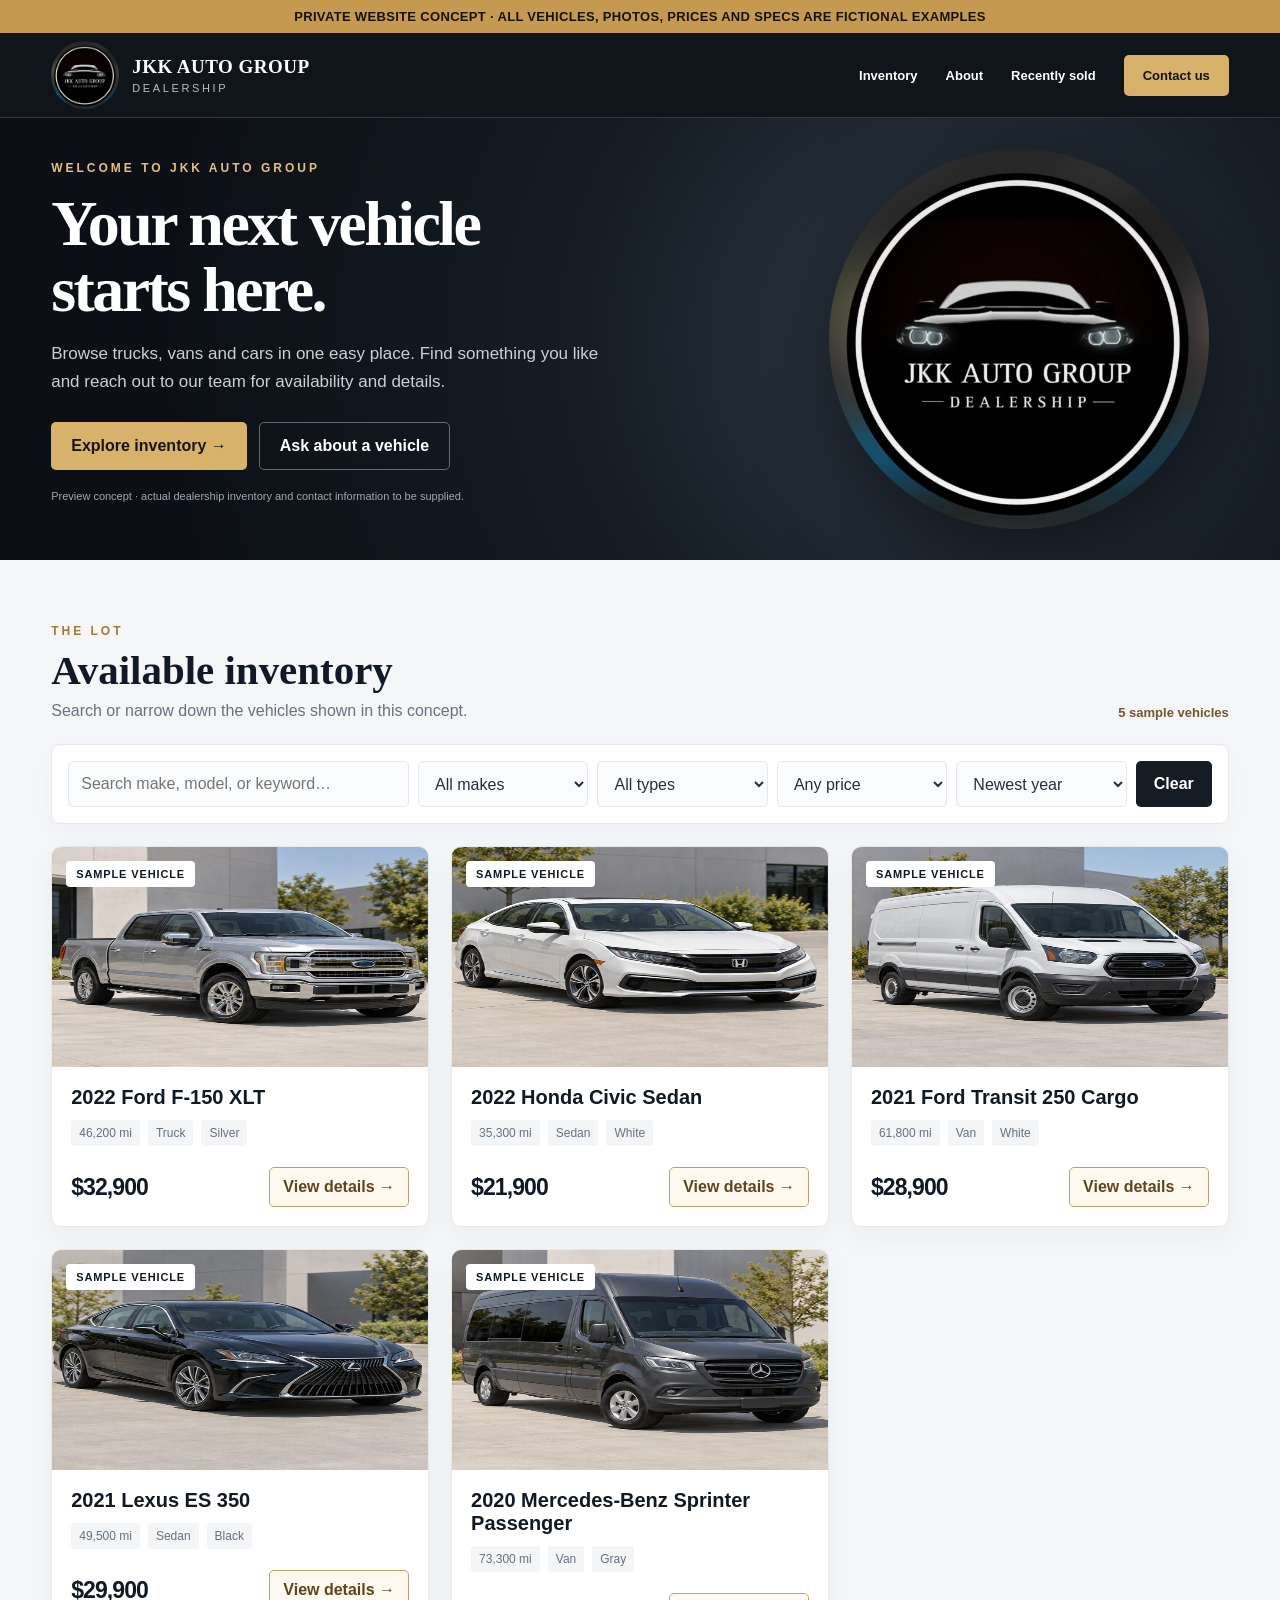
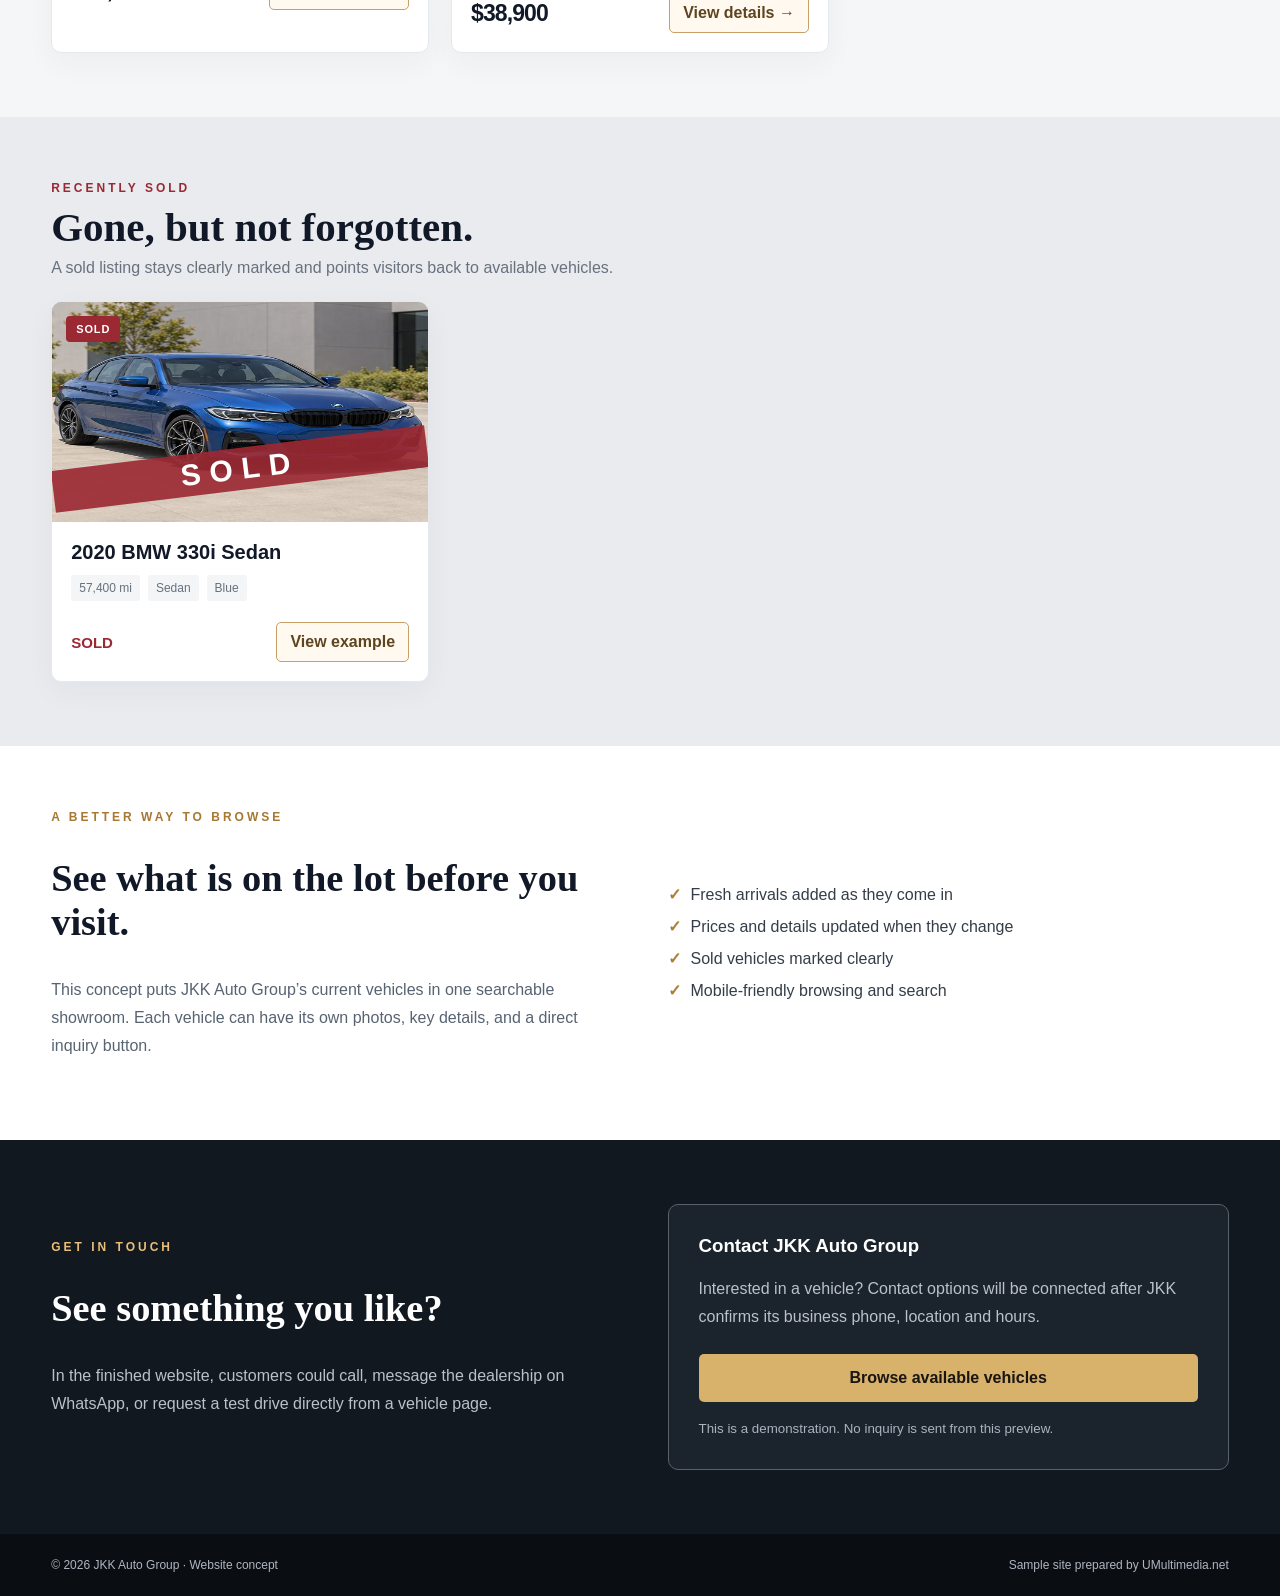
==== jkk-motors/index.html @ 4127cffe "Add JKK Auto Group inventory website concept" ====
<!doctype html>
<html lang="en">
<head>
  <meta charset="utf-8">
  <meta name="viewport" content="width=device-width,initial-scale=1">
  <meta name="robots" content="noindex,nofollow">
  <title>JKK Auto Group | Inventory Preview</title>
  <meta name="description" content="A private concept preview for JKK Auto Group's vehicle inventory website.">
  <style>
    :root{--ink:#111827;--muted:#68717e;--line:#e5e8ed;--gold:#d8b16b;--dark:#0d1118;--paper:#f5f6f8}
    *{box-sizing:border-box}html{scroll-behavior:smooth}body{margin:0;color:var(--ink);font-family:Inter,Arial,sans-serif;background:var(--paper)}button,input,select{font:inherit}button{cursor:pointer}a{color:inherit;text-decoration:none}.wrap{width:min(1200px,92vw);margin:auto}
    .demo{background:#c59a50;color:#17110a;text-align:center;padding:9px 14px;font-size:13px;font-weight:800;letter-spacing:.025em}.header{background:#10141b;color:#fff;border-bottom:1px solid #343941}.nav{min-height:84px;display:flex;align-items:center;justify-content:space-between;gap:24px}.identity{display:flex;align-items:center;gap:13px}.identity img{width:68px;height:68px;border-radius:50%;object-fit:cover}.identity strong{display:block;font:700 19px Georgia,serif;letter-spacing:.025em}.identity small{display:block;color:#b6bec7;font-size:11px;letter-spacing:.24em;margin-top:4px}.navlinks{display:flex;align-items:center;gap:28px;font-weight:700;font-size:13px}.navlinks a:hover{color:var(--gold)}.pill{background:var(--gold);color:#131313;padding:13px 19px;border-radius:5px;font-weight:800}.hero{background:radial-gradient(circle at 74% 50%,#303b49 0,#151c25 38%,#0c1016 80%);color:#fff;overflow:hidden}.heroInner{min-height:442px;display:grid;grid-template-columns:1fr 420px;align-items:center;gap:50px}.eyebrow{color:#e8bf77;font-size:12px;letter-spacing:.25em;font-weight:800}.hero h1{font:700 clamp(42px,5vw,72px)/1.03 Georgia,serif;letter-spacing:-.04em;margin:16px 0}.hero p{font-size:17px;line-height:1.65;color:#cad0d6;max-width:550px}.heroActions{display:flex;flex-wrap:wrap;gap:12px;margin-top:26px}.button{display:inline-flex;justify-content:center;align-items:center;min-height:48px;padding:12px 20px;background:var(--gold);color:#181512;border:0;border-radius:5px;font-weight:800}.button.ghost{background:transparent;color:#fff;border:1px solid #626a76}.heroMark{width:min(100%,380px);aspect-ratio:1;object-fit:cover;border-radius:50%;box-shadow:0 20px 80px #0008;justify-self:center}.heroNote{font-size:11px!important;color:#9ea8b4!important;margin-top:17px!important}.section{padding:64px 0}.sectionHead{display:flex;justify-content:space-between;align-items:end;gap:24px;margin-bottom:24px}.sectionHead h2{font:700 clamp(30px,3.2vw,42px) Georgia,serif;margin:8px 0}.sectionHead p{margin:0;color:var(--muted)}.count{font-weight:800;color:#72552b;font-size:13px}.filters{display:grid;grid-template-columns:2fr repeat(4,1fr) auto;gap:9px;padding:16px;background:#fff;border:1px solid var(--line);border-radius:10px;margin-bottom:22px;box-shadow:0 8px 25px #17243808}.filters input,.filters select{width:100%;min-width:0;height:46px;border:1px solid var(--line);background:#fafbfc;border-radius:5px;padding:0 12px;color:#262e39}.filters button{border:0;border-radius:5px;background:#151c25;color:#fff;padding:0 18px;font-weight:800}.grid{display:grid;grid-template-columns:repeat(3,1fr);gap:22px}.card{background:#fff;border:1px solid var(--line);border-radius:10px;overflow:hidden;box-shadow:0 10px 30px #1624370b}.photo{height:220px;background-image:url('assets/sample-vehicles.jpg');background-size:300% 200%;position:relative}.photo[data-photo="0"]{background-position:0 0}.photo[data-photo="1"]{background-position:50% 0}.photo[data-photo="2"]{background-position:100% 0}.photo[data-photo="3"]{background-position:0 100%}.photo[data-photo="4"]{background-position:50% 100%}.photo[data-photo="5"]{background-position:100% 100%}.tag{position:absolute;top:14px;left:14px;background:#fff;padding:7px 10px;border-radius:4px;font-size:11px;font-weight:900;letter-spacing:.08em}.tag.sold{background:#9b2933;color:#fff}.cardBody{padding:19px}.card h3{font-size:20px;margin:0 0 11px}.specs{display:flex;gap:8px;flex-wrap:wrap;color:#66717d;font-size:12px}.specs span{background:#f3f5f7;border-radius:3px;padding:6px 8px}.cardFoot{display:flex;align-items:center;justify-content:space-between;gap:9px;margin-top:21px}.price{font-size:23px;font-weight:850;letter-spacing:-.04em}.price.sold{font-size:15px;color:#9b2933;letter-spacing:0}.cardFoot button{border:1px solid #c7a069;background:#fff9f0;color:#5e451f;border-radius:5px;padding:10px 13px;font-weight:800}.empty{text-align:center;padding:40px;color:var(--muted);background:#fff;border-radius:8px}.soldSection{background:#e9ebef}.soldSection .grid{grid-template-columns:repeat(3,1fr)}.soldSection .photo:after{content:'SOLD';position:absolute;inset:auto 0 32px;background:#9b2933e8;color:#fff;text-align:center;font-size:30px;font-weight:900;letter-spacing:.3em;transform:rotate(-7deg);padding:4px}.split{display:grid;grid-template-columns:1fr 1fr;gap:55px;align-items:center}.about{background:#fff}.about h2,.contact h2{font:700 clamp(29px,3vw,42px) Georgia,serif}.about p,.contact p{color:#586372;line-height:1.75}.check{padding:0;list-style:none;line-height:2;color:#343d48}.check li:before{content:'✓';color:#ae7d35;margin-right:10px;font-weight:900}.contact{background:#121820;color:#fff}.contact p{color:#b9c1ca}.contactPanel{border:1px solid #59616b;border-radius:10px;padding:30px;background:#1b232d}.contactPanel h3{margin-top:0}.contactPanel .button{width:100%;margin:7px 0}.contactPanel small{display:block;color:#aab3bf;line-height:1.5;margin-top:10px}.footer{background:#0a0e13;color:#aeb6c0;padding:24px 0;font-size:12px}.footer .wrap{display:flex;justify-content:space-between;gap:15px}dialog{border:0;border-radius:12px;width:min(580px,94vw);padding:0;box-shadow:0 20px 100px #0008}dialog::backdrop{background:#0b1019bf}.modalPhoto{height:280px}.modalContent{padding:24px}.modalContent h2{font:700 29px Georgia,serif;margin:8px 0}.close{float:right;border:0;background:#eef0f3;border-radius:100%;width:33px;height:33px;font-size:20px}.modalContent p{line-height:1.6;color:#59616a}.modalContent .specs{margin:16px 0}.modalContent .button{margin-top:16px}.notice{font-size:12px;color:#78818c;margin-top:15px}.sr{position:absolute;clip:rect(0,0,0,0);width:1px;height:1px;overflow:hidden}
    @media(max-width:900px){.heroInner{grid-template-columns:1fr 270px;gap:20px}.filters{grid-template-columns:repeat(3,1fr)}.filters input{grid-column:span 2}.grid{grid-template-columns:repeat(2,1fr)}}@media(max-width:650px){.nav{min-height:73px}.identity img{width:52px;height:52px}.identity strong{font-size:15px}.navlinks a:not(.pill){display:none}.navlinks .pill{padding:10px}.heroInner{grid-template-columns:1fr;min-height:0;padding:60px 0 45px}.heroMark{display:none}.filters{grid-template-columns:1fr 1fr}.filters input{grid-column:span 2}.filters button{min-height:44px}.grid,.soldSection .grid,.split{grid-template-columns:1fr}.section{padding:48px 0}.sectionHead{display:block}.photo{height:230px}.footer .wrap{display:block}.footer span{display:block;margin:5px 0}}
  </style>
</head>
<body>
  <div class="demo">PRIVATE WEBSITE CONCEPT · ALL VEHICLES, PHOTOS, PRICES AND SPECS ARE FICTIONAL EXAMPLES</div>
  <header class="header"><div class="wrap nav"><a class="identity" href="#top"><img src="assets/jkk-logo.jpeg" alt="JKK Auto Group logo"><span><strong>JKK AUTO GROUP</strong><small>DEALERSHIP</small></span></a><nav class="navlinks" aria-label="Main navigation"><a href="#inventory">Inventory</a><a href="#about">About</a><a href="#sold">Recently sold</a><a class="pill" href="#contact">Contact us</a></nav></div></header>
  <main id="top">
    <section class="hero"><div class="wrap heroInner"><div><div class="eyebrow">WELCOME TO JKK AUTO GROUP</div><h1>Your next vehicle<br>starts here.</h1><p>Browse trucks, vans and cars in one easy place. Find something you like and reach out to our team for availability and details.</p><div class="heroActions"><a class="button" href="#inventory">Explore inventory →</a><a class="button ghost" href="#contact">Ask about a vehicle</a></div><p class="heroNote">Preview concept · actual dealership inventory and contact information to be supplied.</p></div><img class="heroMark" src="assets/jkk-logo.jpeg" alt="JKK Auto Group's existing circular dealership logo"></div></section>
    <section class="section" id="inventory"><div class="wrap"><div class="sectionHead"><div><div class="eyebrow" style="color:#a77733">THE LOT</div><h2>Available inventory</h2><p>Search or narrow down the vehicles shown in this concept.</p></div><div class="count" id="count"></div></div><div class="filters" role="search"><label class="sr" for="query">Search vehicles</label><input id="query" type="search" placeholder="Search make, model, or keyword…"><label class="sr" for="make">Make</label><select id="make"><option value="">All makes</option></select><label class="sr" for="type">Vehicle type</label><select id="type"><option value="">All types</option><option>Truck</option><option>Van</option><option>Sedan</option></select><label class="sr" for="maxPrice">Maximum price</label><select id="maxPrice"><option value="">Any price</option><option value="20000">Under $20,000</option><option value="30000">Under $30,000</option><option value="40000">Under $40,000</option></select><label class="sr" for="sort">Sort vehicles</label><select id="sort"><option value="newest">Newest year</option><option value="priceLow">Price: low to high</option><option value="priceHigh">Price: high to low</option></select><button id="clear" type="button">Clear</button></div><div class="grid" id="inventoryGrid"></div><div class="empty" id="empty" hidden>No vehicles match those filters. Try clearing your search.</div></div></section>
    <section class="section soldSection" id="sold"><div class="wrap"><div class="sectionHead"><div><div class="eyebrow" style="color:#9b2933">RECENTLY SOLD</div><h2>Gone, but not forgotten.</h2><p>A sold listing stays clearly marked and points visitors back to available vehicles.</p></div></div><div class="grid" id="soldGrid"></div></div></section>
    <section class="section about" id="about"><div class="wrap split"><div><div class="eyebrow" style="color:#a77733">A BETTER WAY TO BROWSE</div><h2>See what is on the lot before you visit.</h2><p>This concept puts JKK Auto Group’s current vehicles in one searchable showroom. Each vehicle can have its own photos, key details, and a direct inquiry button.</p></div><ul class="check"><li>Fresh arrivals added as they come in</li><li>Prices and details updated when they change</li><li>Sold vehicles marked clearly</li><li>Mobile-friendly browsing and search</li></ul></div></section>
    <section class="section contact" id="contact"><div class="wrap split"><div><div class="eyebrow">GET IN TOUCH</div><h2>See something you like?</h2><p>In the finished website, customers could call, message the dealership on WhatsApp, or request a test drive directly from a vehicle page.</p></div><div class="contactPanel"><h3>Contact JKK Auto Group</h3><p>Interested in a vehicle? Contact options will be connected after JKK confirms its business phone, location and hours.</p><a class="button" href="#inventory">Browse available vehicles</a><small>This is a demonstration. No inquiry is sent from this preview.</small></div></div></section>
  </main>
  <footer class="footer"><div class="wrap"><span>© 2026 JKK Auto Group · Website concept</span><span>Sample site prepared by <a href="https://umultimedia.net/">UMultimedia.net</a></span></div></footer>
  <dialog id="details"><div class="photo modalPhoto" id="modalPhoto"></div><div class="modalContent"><button class="close" id="close" aria-label="Close details">×</button><h2 id="modalTitle"></h2><div class="specs" id="modalSpecs"></div><strong class="price" id="modalPrice"></strong><p id="modalCopy"></p><a class="button" href="#inventory" id="modalAction">See available vehicles</a><div class="notice">Sample listing only. Confirm details with the dealership.</div></div></dialog>
  <script>
    const cars=[
      {id:1,year:2022,make:'Ford',model:'F-150 XLT',type:'Truck',price:32900,miles:46200,photo:0,color:'Silver',status:'available'},
      {id:2,year:2021,make:'Ford',model:'Transit 250 Cargo',type:'Van',price:28900,miles:61800,photo:1,color:'White',status:'available'},
      {id:3,year:2020,make:'Mercedes-Benz',model:'Sprinter Passenger',type:'Van',price:38900,miles:73300,photo:2,color:'Gray',status:'available'},
      {id:4,year:2022,make:'Honda',model:'Civic Sedan',type:'Sedan',price:21900,miles:35300,photo:3,color:'White',status:'available'},
      {id:5,year:2021,make:'Lexus',model:'ES 350',type:'Sedan',price:29900,miles:49500,photo:4,color:'Black',status:'available'},
      {id:6,year:2020,make:'BMW',model:'330i Sedan',type:'Sedan',price:26900,miles:57400,photo:5,color:'Blue',status:'sold'}
    ];
    const $=id=>document.getElementById(id), money=n=>'$'+n.toLocaleString('en-US'), miles=n=>n.toLocaleString('en-US')+' mi';
    const make=$('make');[...new Set(cars.map(c=>c.make))].sort().forEach(m=>make.add(new Option(m,m)));
    function card(c){return `<article class="card"><div class="photo" data-photo="${c.photo}" role="img" aria-label="Illustrative image of a ${c.color} ${c.make} ${c.model}"><span class="tag ${c.status==='sold'?'sold':''}">${c.status==='sold'?'SOLD':'SAMPLE VEHICLE'}</span></div><div class="cardBody"><h3>${c.year} ${c.make} ${c.model}</h3><div class="specs"><span>${miles(c.miles)}</span><span>${c.type}</span><span>${c.color}</span></div><div class="cardFoot"><strong class="price ${c.status==='sold'?'sold':''}">${c.status==='sold'?'SOLD':money(c.price)}</strong><button type="button" data-id="${c.id}">${c.status==='sold'?'View example':'View details →'}</button></div></div></article>`}
    function render(){const q=$('query').value.trim().toLowerCase(),m=make.value,t=$('type').value,p=Number($('maxPrice').value),sort=$('sort').value;let visible=cars.filter(c=>c.status==='available'&&(!q||`${c.year} ${c.make} ${c.model} ${c.type} ${c.color}`.toLowerCase().includes(q))&&(!m||c.make===m)&&(!t||c.type===t)&&(!p||c.price<=p));visible.sort((a,b)=>sort==='priceLow'?a.price-b.price:sort==='priceHigh'?b.price-a.price:b.year-a.year);$('inventoryGrid').innerHTML=visible.map(card).join('');$('count').textContent=visible.length+' sample vehicle'+(visible.length===1?'':'s');$('empty').hidden=!!visible.length}
    ['query','make','type','maxPrice','sort'].forEach(id=>$(id).addEventListener(id==='query'?'input':'change',render));$('clear').addEventListener('click',()=>{['query','make','type','maxPrice'].forEach(id=>$(id).value='');$('sort').value='newest';render()});
    $('soldGrid').innerHTML=cars.filter(c=>c.status==='sold').map(card).join('');render();
    document.addEventListener('click',e=>{const b=e.target.closest('button[data-id]');if(!b)return;const c=cars.find(x=>x.id===Number(b.dataset.id));$('modalPhoto').dataset.photo=c.photo;$('modalTitle').textContent=`${c.year} ${c.make} ${c.model}`;$('modalSpecs').innerHTML=`<span>${miles(c.miles)}</span><span>${c.type}</span><span>${c.color}</span>`;$('modalPrice').textContent=c.status==='sold'?'SOLD':money(c.price);$('modalCopy').textContent=c.status==='sold'?'This example vehicle has sold. Browse the available selection or ask the dealership to find a similar one.':'This is a fictional sample listing. A live listing would show actual photos, verified specifications, price, and a direct way to contact the dealership.';$('details').showModal()});$('close').addEventListener('click',()=>$('details').close());$('details').addEventListener('click',e=>{if(e.target===$('details'))$('details').close()});$('modalAction').addEventListener('click',()=>$('details').close());
  </script>
</body>
</html>
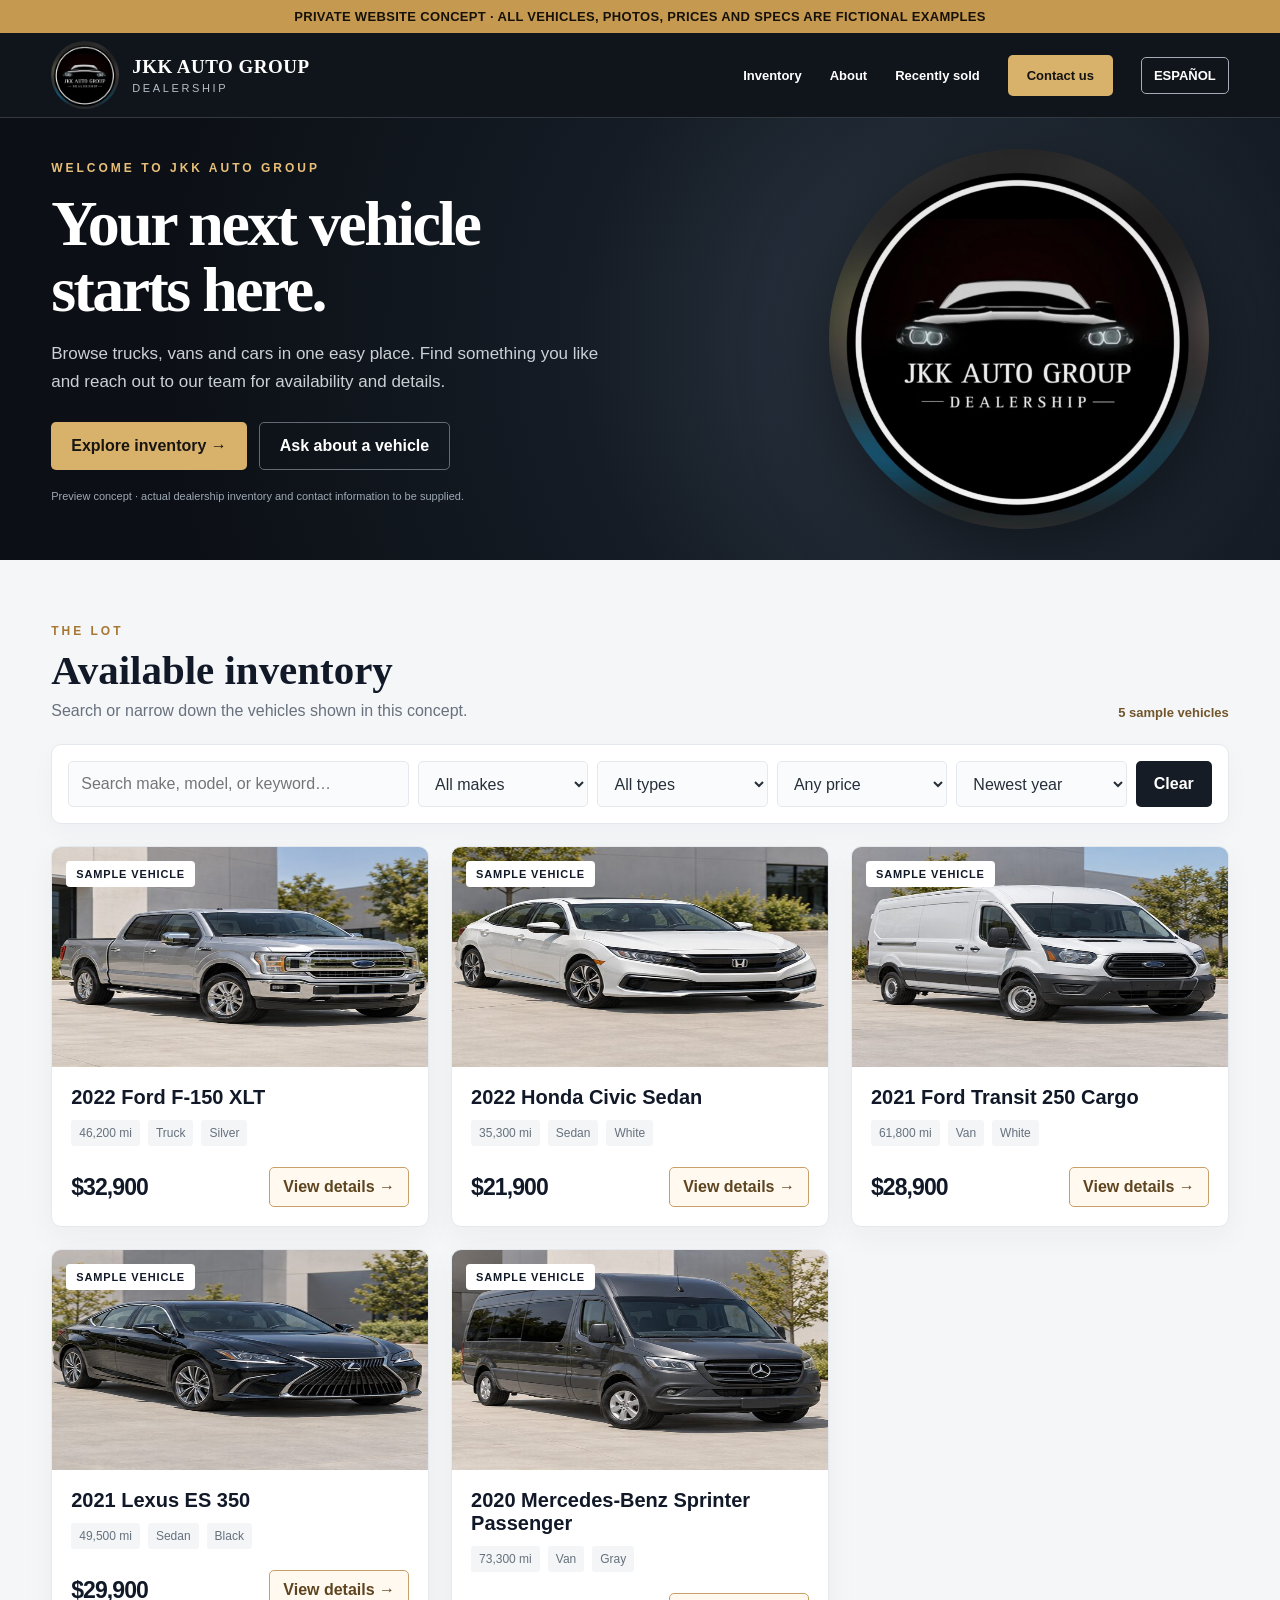
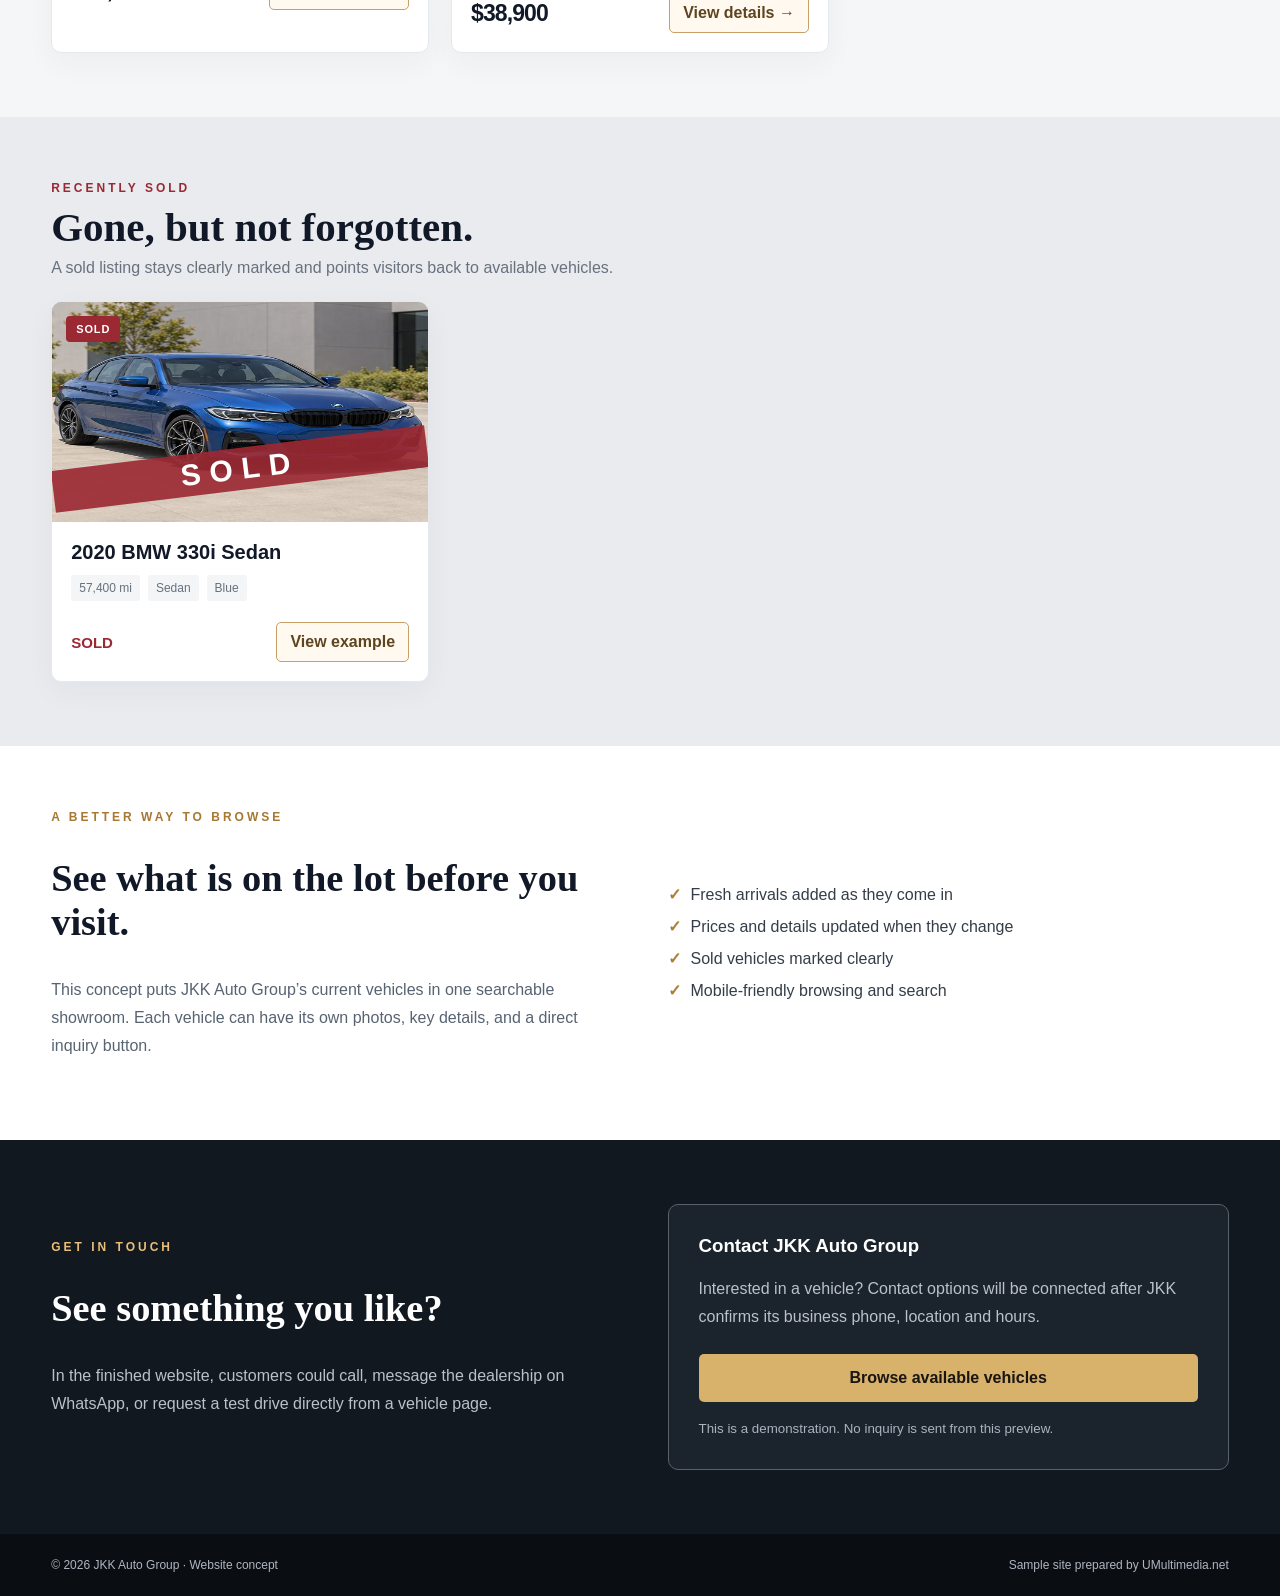
==== commit 9c20627b: "Add Spanish language toggle to JKK Auto Group demo" ====
--- a/jkk-motors/index.html
+++ b/jkk-motors/index.html
@@ -9,22 +9,22 @@
   <style>
     :root{--ink:#111827;--muted:#68717e;--line:#e5e8ed;--gold:#d8b16b;--dark:#0d1118;--paper:#f5f6f8}
     *{box-sizing:border-box}html{scroll-behavior:smooth}body{margin:0;color:var(--ink);font-family:Inter,Arial,sans-serif;background:var(--paper)}button,input,select{font:inherit}button{cursor:pointer}a{color:inherit;text-decoration:none}.wrap{width:min(1200px,92vw);margin:auto}
-    .demo{background:#c59a50;color:#17110a;text-align:center;padding:9px 14px;font-size:13px;font-weight:800;letter-spacing:.025em}.header{background:#10141b;color:#fff;border-bottom:1px solid #343941}.nav{min-height:84px;display:flex;align-items:center;justify-content:space-between;gap:24px}.identity{display:flex;align-items:center;gap:13px}.identity img{width:68px;height:68px;border-radius:50%;object-fit:cover}.identity strong{display:block;font:700 19px Georgia,serif;letter-spacing:.025em}.identity small{display:block;color:#b6bec7;font-size:11px;letter-spacing:.24em;margin-top:4px}.navlinks{display:flex;align-items:center;gap:28px;font-weight:700;font-size:13px}.navlinks a:hover{color:var(--gold)}.pill{background:var(--gold);color:#131313;padding:13px 19px;border-radius:5px;font-weight:800}.hero{background:radial-gradient(circle at 74% 50%,#303b49 0,#151c25 38%,#0c1016 80%);color:#fff;overflow:hidden}.heroInner{min-height:442px;display:grid;grid-template-columns:1fr 420px;align-items:center;gap:50px}.eyebrow{color:#e8bf77;font-size:12px;letter-spacing:.25em;font-weight:800}.hero h1{font:700 clamp(42px,5vw,72px)/1.03 Georgia,serif;letter-spacing:-.04em;margin:16px 0}.hero p{font-size:17px;line-height:1.65;color:#cad0d6;max-width:550px}.heroActions{display:flex;flex-wrap:wrap;gap:12px;margin-top:26px}.button{display:inline-flex;justify-content:center;align-items:center;min-height:48px;padding:12px 20px;background:var(--gold);color:#181512;border:0;border-radius:5px;font-weight:800}.button.ghost{background:transparent;color:#fff;border:1px solid #626a76}.heroMark{width:min(100%,380px);aspect-ratio:1;object-fit:cover;border-radius:50%;box-shadow:0 20px 80px #0008;justify-self:center}.heroNote{font-size:11px!important;color:#9ea8b4!important;margin-top:17px!important}.section{padding:64px 0}.sectionHead{display:flex;justify-content:space-between;align-items:end;gap:24px;margin-bottom:24px}.sectionHead h2{font:700 clamp(30px,3.2vw,42px) Georgia,serif;margin:8px 0}.sectionHead p{margin:0;color:var(--muted)}.count{font-weight:800;color:#72552b;font-size:13px}.filters{display:grid;grid-template-columns:2fr repeat(4,1fr) auto;gap:9px;padding:16px;background:#fff;border:1px solid var(--line);border-radius:10px;margin-bottom:22px;box-shadow:0 8px 25px #17243808}.filters input,.filters select{width:100%;min-width:0;height:46px;border:1px solid var(--line);background:#fafbfc;border-radius:5px;padding:0 12px;color:#262e39}.filters button{border:0;border-radius:5px;background:#151c25;color:#fff;padding:0 18px;font-weight:800}.grid{display:grid;grid-template-columns:repeat(3,1fr);gap:22px}.card{background:#fff;border:1px solid var(--line);border-radius:10px;overflow:hidden;box-shadow:0 10px 30px #1624370b}.photo{height:220px;background-image:url('assets/sample-vehicles.jpg');background-size:300% 200%;position:relative}.photo[data-photo="0"]{background-position:0 0}.photo[data-photo="1"]{background-position:50% 0}.photo[data-photo="2"]{background-position:100% 0}.photo[data-photo="3"]{background-position:0 100%}.photo[data-photo="4"]{background-position:50% 100%}.photo[data-photo="5"]{background-position:100% 100%}.tag{position:absolute;top:14px;left:14px;background:#fff;padding:7px 10px;border-radius:4px;font-size:11px;font-weight:900;letter-spacing:.08em}.tag.sold{background:#9b2933;color:#fff}.cardBody{padding:19px}.card h3{font-size:20px;margin:0 0 11px}.specs{display:flex;gap:8px;flex-wrap:wrap;color:#66717d;font-size:12px}.specs span{background:#f3f5f7;border-radius:3px;padding:6px 8px}.cardFoot{display:flex;align-items:center;justify-content:space-between;gap:9px;margin-top:21px}.price{font-size:23px;font-weight:850;letter-spacing:-.04em}.price.sold{font-size:15px;color:#9b2933;letter-spacing:0}.cardFoot button{border:1px solid #c7a069;background:#fff9f0;color:#5e451f;border-radius:5px;padding:10px 13px;font-weight:800}.empty{text-align:center;padding:40px;color:var(--muted);background:#fff;border-radius:8px}.soldSection{background:#e9ebef}.soldSection .grid{grid-template-columns:repeat(3,1fr)}.soldSection .photo:after{content:'SOLD';position:absolute;inset:auto 0 32px;background:#9b2933e8;color:#fff;text-align:center;font-size:30px;font-weight:900;letter-spacing:.3em;transform:rotate(-7deg);padding:4px}.split{display:grid;grid-template-columns:1fr 1fr;gap:55px;align-items:center}.about{background:#fff}.about h2,.contact h2{font:700 clamp(29px,3vw,42px) Georgia,serif}.about p,.contact p{color:#586372;line-height:1.75}.check{padding:0;list-style:none;line-height:2;color:#343d48}.check li:before{content:'✓';color:#ae7d35;margin-right:10px;font-weight:900}.contact{background:#121820;color:#fff}.contact p{color:#b9c1ca}.contactPanel{border:1px solid #59616b;border-radius:10px;padding:30px;background:#1b232d}.contactPanel h3{margin-top:0}.contactPanel .button{width:100%;margin:7px 0}.contactPanel small{display:block;color:#aab3bf;line-height:1.5;margin-top:10px}.footer{background:#0a0e13;color:#aeb6c0;padding:24px 0;font-size:12px}.footer .wrap{display:flex;justify-content:space-between;gap:15px}dialog{border:0;border-radius:12px;width:min(580px,94vw);padding:0;box-shadow:0 20px 100px #0008}dialog::backdrop{background:#0b1019bf}.modalPhoto{height:280px}.modalContent{padding:24px}.modalContent h2{font:700 29px Georgia,serif;margin:8px 0}.close{float:right;border:0;background:#eef0f3;border-radius:100%;width:33px;height:33px;font-size:20px}.modalContent p{line-height:1.6;color:#59616a}.modalContent .specs{margin:16px 0}.modalContent .button{margin-top:16px}.notice{font-size:12px;color:#78818c;margin-top:15px}.sr{position:absolute;clip:rect(0,0,0,0);width:1px;height:1px;overflow:hidden}
-    @media(max-width:900px){.heroInner{grid-template-columns:1fr 270px;gap:20px}.filters{grid-template-columns:repeat(3,1fr)}.filters input{grid-column:span 2}.grid{grid-template-columns:repeat(2,1fr)}}@media(max-width:650px){.nav{min-height:73px}.identity img{width:52px;height:52px}.identity strong{font-size:15px}.navlinks a:not(.pill){display:none}.navlinks .pill{padding:10px}.heroInner{grid-template-columns:1fr;min-height:0;padding:60px 0 45px}.heroMark{display:none}.filters{grid-template-columns:1fr 1fr}.filters input{grid-column:span 2}.filters button{min-height:44px}.grid,.soldSection .grid,.split{grid-template-columns:1fr}.section{padding:48px 0}.sectionHead{display:block}.photo{height:230px}.footer .wrap{display:block}.footer span{display:block;margin:5px 0}}
+    .demo{background:#c59a50;color:#17110a;text-align:center;padding:9px 14px;font-size:13px;font-weight:800;letter-spacing:.025em}.header{background:#10141b;color:#fff;border-bottom:1px solid #343941}.nav{min-height:84px;display:flex;align-items:center;justify-content:space-between;gap:24px}.identity{display:flex;align-items:center;gap:13px}.identity img{width:68px;height:68px;border-radius:50%;object-fit:cover}.identity strong{display:block;font:700 19px Georgia,serif;letter-spacing:.025em}.identity small{display:block;color:#b6bec7;font-size:11px;letter-spacing:.24em;margin-top:4px}.navlinks{display:flex;align-items:center;gap:28px;font-weight:700;font-size:13px}.navlinks a:hover{color:var(--gold)}.langToggle{background:transparent;border:1px solid #a3acb8;color:#fff;padding:10px 12px;border-radius:5px;font-weight:800;white-space:nowrap}.langToggle:hover{border-color:var(--gold);color:var(--gold)}.pill{background:var(--gold);color:#131313;padding:13px 19px;border-radius:5px;font-weight:800}.hero{background:radial-gradient(circle at 74% 50%,#303b49 0,#151c25 38%,#0c1016 80%);color:#fff;overflow:hidden}.heroInner{min-height:442px;display:grid;grid-template-columns:1fr 420px;align-items:center;gap:50px}.eyebrow{color:#e8bf77;font-size:12px;letter-spacing:.25em;font-weight:800}.hero h1{font:700 clamp(42px,5vw,72px)/1.03 Georgia,serif;letter-spacing:-.04em;margin:16px 0}.hero p{font-size:17px;line-height:1.65;color:#cad0d6;max-width:550px}.heroActions{display:flex;flex-wrap:wrap;gap:12px;margin-top:26px}.button{display:inline-flex;justify-content:center;align-items:center;min-height:48px;padding:12px 20px;background:var(--gold);color:#181512;border:0;border-radius:5px;font-weight:800}.button.ghost{background:transparent;color:#fff;border:1px solid #626a76}.heroMark{width:min(100%,380px);aspect-ratio:1;object-fit:cover;border-radius:50%;box-shadow:0 20px 80px #0008;justify-self:center}.heroNote{font-size:11px!important;color:#9ea8b4!important;margin-top:17px!important}.section{padding:64px 0}.sectionHead{display:flex;justify-content:space-between;align-items:end;gap:24px;margin-bottom:24px}.sectionHead h2{font:700 clamp(30px,3.2vw,42px) Georgia,serif;margin:8px 0}.sectionHead p{margin:0;color:var(--muted)}.count{font-weight:800;color:#72552b;font-size:13px}.filters{display:grid;grid-template-columns:2fr repeat(4,1fr) auto;gap:9px;padding:16px;background:#fff;border:1px solid var(--line);border-radius:10px;margin-bottom:22px;box-shadow:0 8px 25px #17243808}.filters input,.filters select{width:100%;min-width:0;height:46px;border:1px solid var(--line);background:#fafbfc;border-radius:5px;padding:0 12px;color:#262e39}.filters button{border:0;border-radius:5px;background:#151c25;color:#fff;padding:0 18px;font-weight:800}.grid{display:grid;grid-template-columns:repeat(3,1fr);gap:22px}.card{background:#fff;border:1px solid var(--line);border-radius:10px;overflow:hidden;box-shadow:0 10px 30px #1624370b}.photo{height:220px;background-image:url('assets/sample-vehicles.jpg');background-size:300% 200%;position:relative}.photo[data-photo="0"]{background-position:0 0}.photo[data-photo="1"]{background-position:50% 0}.photo[data-photo="2"]{background-position:100% 0}.photo[data-photo="3"]{background-position:0 100%}.photo[data-photo="4"]{background-position:50% 100%}.photo[data-photo="5"]{background-position:100% 100%}.tag{position:absolute;top:14px;left:14px;background:#fff;padding:7px 10px;border-radius:4px;font-size:11px;font-weight:900;letter-spacing:.08em}.tag.sold{background:#9b2933;color:#fff}.cardBody{padding:19px}.card h3{font-size:20px;margin:0 0 11px}.specs{display:flex;gap:8px;flex-wrap:wrap;color:#66717d;font-size:12px}.specs span{background:#f3f5f7;border-radius:3px;padding:6px 8px}.cardFoot{display:flex;align-items:center;justify-content:space-between;gap:9px;margin-top:21px}.price{font-size:23px;font-weight:850;letter-spacing:-.04em}.price.sold{font-size:15px;color:#9b2933;letter-spacing:0}.cardFoot button{border:1px solid #c7a069;background:#fff9f0;color:#5e451f;border-radius:5px;padding:10px 13px;font-weight:800}.empty{text-align:center;padding:40px;color:var(--muted);background:#fff;border-radius:8px}.soldSection{background:#e9ebef}.soldSection .grid{grid-template-columns:repeat(3,1fr)}.soldSection .photo:after{content:attr(data-sold-label);position:absolute;inset:auto 0 32px;background:#9b2933e8;color:#fff;text-align:center;font-size:30px;font-weight:900;letter-spacing:.3em;transform:rotate(-7deg);padding:4px}.split{display:grid;grid-template-columns:1fr 1fr;gap:55px;align-items:center}.about{background:#fff}.about h2,.contact h2{font:700 clamp(29px,3vw,42px) Georgia,serif}.about p,.contact p{color:#586372;line-height:1.75}.check{padding:0;list-style:none;line-height:2;color:#343d48}.check li:before{content:'✓';color:#ae7d35;margin-right:10px;font-weight:900}.contact{background:#121820;color:#fff}.contact p{color:#b9c1ca}.contactPanel{border:1px solid #59616b;border-radius:10px;padding:30px;background:#1b232d}.contactPanel h3{margin-top:0}.contactPanel .button{width:100%;margin:7px 0}.contactPanel small{display:block;color:#aab3bf;line-height:1.5;margin-top:10px}.footer{background:#0a0e13;color:#aeb6c0;padding:24px 0;font-size:12px}.footer .wrap{display:flex;justify-content:space-between;gap:15px}dialog{border:0;border-radius:12px;width:min(580px,94vw);padding:0;box-shadow:0 20px 100px #0008}dialog::backdrop{background:#0b1019bf}.modalPhoto{height:280px}.modalContent{padding:24px}.modalContent h2{font:700 29px Georgia,serif;margin:8px 0}.close{float:right;border:0;background:#eef0f3;border-radius:100%;width:33px;height:33px;font-size:20px}.modalContent p{line-height:1.6;color:#59616a}.modalContent .specs{margin:16px 0}.modalContent .button{margin-top:16px}.notice{font-size:12px;color:#78818c;margin-top:15px}.sr{position:absolute;clip:rect(0,0,0,0);width:1px;height:1px;overflow:hidden}
+    @media(max-width:900px){.heroInner{grid-template-columns:1fr 270px;gap:20px}.filters{grid-template-columns:repeat(3,1fr)}.filters input{grid-column:span 2}.grid{grid-template-columns:repeat(2,1fr)}}@media(max-width:650px){.nav{min-height:73px}.identity img{width:52px;height:52px}.identity strong{font-size:15px}.navlinks a:not(.pill){display:none}.navlinks .pill{display:none}.langToggle{padding:9px 11px}.heroInner{grid-template-columns:1fr;min-height:0;padding:60px 0 45px}.heroMark{display:none}.filters{grid-template-columns:1fr 1fr}.filters input{grid-column:span 2}.filters button{min-height:44px}.grid,.soldSection .grid,.split{grid-template-columns:1fr}.section{padding:48px 0}.sectionHead{display:block}.photo{height:230px}.footer .wrap{display:block}.footer span{display:block;margin:5px 0}}
   </style>
 </head>
 <body>
-  <div class="demo">PRIVATE WEBSITE CONCEPT · ALL VEHICLES, PHOTOS, PRICES AND SPECS ARE FICTIONAL EXAMPLES</div>
-  <header class="header"><div class="wrap nav"><a class="identity" href="#top"><img src="assets/jkk-logo.jpeg" alt="JKK Auto Group logo"><span><strong>JKK AUTO GROUP</strong><small>DEALERSHIP</small></span></a><nav class="navlinks" aria-label="Main navigation"><a href="#inventory">Inventory</a><a href="#about">About</a><a href="#sold">Recently sold</a><a class="pill" href="#contact">Contact us</a></nav></div></header>
+  <div class="demo" data-i18n="demo">PRIVATE WEBSITE CONCEPT · ALL VEHICLES, PHOTOS, PRICES AND SPECS ARE FICTIONAL EXAMPLES</div>
+  <header class="header"><div class="wrap nav"><a class="identity" href="#top"><img src="assets/jkk-logo.jpeg" alt="JKK Auto Group logo" data-i18n-alt="logoAlt"><span><strong>JKK AUTO GROUP</strong><small data-i18n="dealership">DEALERSHIP</small></span></a><nav class="navlinks" aria-label="Main navigation" data-i18n-aria="nav"><a href="#inventory" data-i18n="navInventory">Inventory</a><a href="#about" data-i18n="navAbout">About</a><a href="#sold" data-i18n="navSold">Recently sold</a><a class="pill" href="#contact" data-i18n="navContact">Contact us</a><button class="langToggle" id="langToggle" type="button" aria-label="Ver en español">ESPAÑOL</button></nav></div></header>
   <main id="top">
-    <section class="hero"><div class="wrap heroInner"><div><div class="eyebrow">WELCOME TO JKK AUTO GROUP</div><h1>Your next vehicle<br>starts here.</h1><p>Browse trucks, vans and cars in one easy place. Find something you like and reach out to our team for availability and details.</p><div class="heroActions"><a class="button" href="#inventory">Explore inventory →</a><a class="button ghost" href="#contact">Ask about a vehicle</a></div><p class="heroNote">Preview concept · actual dealership inventory and contact information to be supplied.</p></div><img class="heroMark" src="assets/jkk-logo.jpeg" alt="JKK Auto Group's existing circular dealership logo"></div></section>
-    <section class="section" id="inventory"><div class="wrap"><div class="sectionHead"><div><div class="eyebrow" style="color:#a77733">THE LOT</div><h2>Available inventory</h2><p>Search or narrow down the vehicles shown in this concept.</p></div><div class="count" id="count"></div></div><div class="filters" role="search"><label class="sr" for="query">Search vehicles</label><input id="query" type="search" placeholder="Search make, model, or keyword…"><label class="sr" for="make">Make</label><select id="make"><option value="">All makes</option></select><label class="sr" for="type">Vehicle type</label><select id="type"><option value="">All types</option><option>Truck</option><option>Van</option><option>Sedan</option></select><label class="sr" for="maxPrice">Maximum price</label><select id="maxPrice"><option value="">Any price</option><option value="20000">Under $20,000</option><option value="30000">Under $30,000</option><option value="40000">Under $40,000</option></select><label class="sr" for="sort">Sort vehicles</label><select id="sort"><option value="newest">Newest year</option><option value="priceLow">Price: low to high</option><option value="priceHigh">Price: high to low</option></select><button id="clear" type="button">Clear</button></div><div class="grid" id="inventoryGrid"></div><div class="empty" id="empty" hidden>No vehicles match those filters. Try clearing your search.</div></div></section>
-    <section class="section soldSection" id="sold"><div class="wrap"><div class="sectionHead"><div><div class="eyebrow" style="color:#9b2933">RECENTLY SOLD</div><h2>Gone, but not forgotten.</h2><p>A sold listing stays clearly marked and points visitors back to available vehicles.</p></div></div><div class="grid" id="soldGrid"></div></div></section>
-    <section class="section about" id="about"><div class="wrap split"><div><div class="eyebrow" style="color:#a77733">A BETTER WAY TO BROWSE</div><h2>See what is on the lot before you visit.</h2><p>This concept puts JKK Auto Group’s current vehicles in one searchable showroom. Each vehicle can have its own photos, key details, and a direct inquiry button.</p></div><ul class="check"><li>Fresh arrivals added as they come in</li><li>Prices and details updated when they change</li><li>Sold vehicles marked clearly</li><li>Mobile-friendly browsing and search</li></ul></div></section>
-    <section class="section contact" id="contact"><div class="wrap split"><div><div class="eyebrow">GET IN TOUCH</div><h2>See something you like?</h2><p>In the finished website, customers could call, message the dealership on WhatsApp, or request a test drive directly from a vehicle page.</p></div><div class="contactPanel"><h3>Contact JKK Auto Group</h3><p>Interested in a vehicle? Contact options will be connected after JKK confirms its business phone, location and hours.</p><a class="button" href="#inventory">Browse available vehicles</a><small>This is a demonstration. No inquiry is sent from this preview.</small></div></div></section>
+    <section class="hero"><div class="wrap heroInner"><div><div class="eyebrow" data-i18n="heroEyebrow">WELCOME TO JKK AUTO GROUP</div><h1 data-i18n="heroTitle">Your next vehicle<br>starts here.</h1><p data-i18n="heroCopy">Browse trucks, vans and cars in one easy place. Find something you like and reach out to our team for availability and details.</p><div class="heroActions"><a class="button" href="#inventory" data-i18n="heroBrowse">Explore inventory →</a><a class="button ghost" href="#contact" data-i18n="heroAsk">Ask about a vehicle</a></div><p class="heroNote" data-i18n="heroNote">Preview concept · actual dealership inventory and contact information to be supplied.</p></div><img class="heroMark" src="assets/jkk-logo.jpeg" alt="JKK Auto Group's existing circular dealership logo" data-i18n-alt="heroLogoAlt"></div></section>
+    <section class="section" id="inventory"><div class="wrap"><div class="sectionHead"><div><div class="eyebrow" style="color:#a77733" data-i18n="lotEyebrow">THE LOT</div><h2 data-i18n="inventoryTitle">Available inventory</h2><p data-i18n="inventoryCopy">Search or narrow down the vehicles shown in this concept.</p></div><div class="count" id="count"></div></div><div class="filters" role="search" aria-label="Vehicle filters" data-i18n-aria="filters"><label class="sr" for="query" data-i18n="searchLabel">Search vehicles</label><input id="query" type="search" placeholder="Search make, model, or keyword…"><label class="sr" for="make" data-i18n="makeLabel">Make</label><select id="make"><option value="" data-i18n="allMakes">All makes</option></select><label class="sr" for="type" data-i18n="typeLabel">Vehicle type</label><select id="type"><option value="" data-i18n="allTypes">All types</option><option value="Truck" data-i18n="truck">Truck</option><option value="Van" data-i18n="van">Van</option><option value="Sedan" data-i18n="sedan">Sedan</option></select><label class="sr" for="maxPrice" data-i18n="maxPriceLabel">Maximum price</label><select id="maxPrice"><option value="" data-i18n="anyPrice">Any price</option><option value="20000" data-i18n="under20">Under $20,000</option><option value="30000" data-i18n="under30">Under $30,000</option><option value="40000" data-i18n="under40">Under $40,000</option></select><label class="sr" for="sort" data-i18n="sortLabel">Sort vehicles</label><select id="sort"><option value="newest" data-i18n="newest">Newest year</option><option value="priceLow" data-i18n="priceLow">Price: low to high</option><option value="priceHigh" data-i18n="priceHigh">Price: high to low</option></select><button id="clear" type="button" data-i18n="clear">Clear</button></div><div class="grid" id="inventoryGrid"></div><div class="empty" id="empty" hidden data-i18n="empty">No vehicles match those filters. Try clearing your search.</div></div></section>
+    <section class="section soldSection" id="sold"><div class="wrap"><div class="sectionHead"><div><div class="eyebrow" style="color:#9b2933" data-i18n="soldEyebrow">RECENTLY SOLD</div><h2 data-i18n="soldTitle">Gone, but not forgotten.</h2><p data-i18n="soldCopy">A sold listing stays clearly marked and points visitors back to available vehicles.</p></div></div><div class="grid" id="soldGrid"></div></div></section>
+    <section class="section about" id="about"><div class="wrap split"><div><div class="eyebrow" style="color:#a77733" data-i18n="aboutEyebrow">A BETTER WAY TO BROWSE</div><h2 data-i18n="aboutTitle">See what is on the lot before you visit.</h2><p data-i18n="aboutCopy">This concept puts JKK Auto Group’s current vehicles in one searchable showroom. Each vehicle can have its own photos, key details, and a direct inquiry button.</p></div><ul class="check"><li data-i18n="aboutOne">Fresh arrivals added as they come in</li><li data-i18n="aboutTwo">Prices and details updated when they change</li><li data-i18n="aboutThree">Sold vehicles marked clearly</li><li data-i18n="aboutFour">Mobile-friendly browsing and search</li></ul></div></section>
+    <section class="section contact" id="contact"><div class="wrap split"><div><div class="eyebrow" data-i18n="contactEyebrow">GET IN TOUCH</div><h2 data-i18n="contactTitle">See something you like?</h2><p data-i18n="contactCopy">In the finished website, customers could call, message the dealership on WhatsApp, or request a test drive directly from a vehicle page.</p></div><div class="contactPanel"><h3 data-i18n="contactPanelTitle">Contact JKK Auto Group</h3><p data-i18n="contactPanelCopy">Interested in a vehicle? Contact options will be connected after JKK confirms its business phone, location and hours.</p><a class="button" href="#inventory" data-i18n="contactBrowse">Browse available vehicles</a><small data-i18n="contactDemo">This is a demonstration. No inquiry is sent from this preview.</small></div></div></section>
   </main>
-  <footer class="footer"><div class="wrap"><span>© 2026 JKK Auto Group · Website concept</span><span>Sample site prepared by <a href="https://umultimedia.net/">UMultimedia.net</a></span></div></footer>
-  <dialog id="details"><div class="photo modalPhoto" id="modalPhoto"></div><div class="modalContent"><button class="close" id="close" aria-label="Close details">×</button><h2 id="modalTitle"></h2><div class="specs" id="modalSpecs"></div><strong class="price" id="modalPrice"></strong><p id="modalCopy"></p><a class="button" href="#inventory" id="modalAction">See available vehicles</a><div class="notice">Sample listing only. Confirm details with the dealership.</div></div></dialog>
+  <footer class="footer"><div class="wrap"><span data-i18n="footerOne">© 2026 JKK Auto Group · Website concept</span><span><span data-i18n="footerTwo">Sample site prepared by </span><a href="https://umultimedia.net/">UMultimedia.net</a></span></div></footer>
+  <dialog id="details"><div class="photo modalPhoto" id="modalPhoto"></div><div class="modalContent"><button class="close" id="close" aria-label="Close details" data-i18n-aria="close">×</button><h2 id="modalTitle"></h2><div class="specs" id="modalSpecs"></div><strong class="price" id="modalPrice"></strong><p id="modalCopy"></p><a class="button" href="#inventory" id="modalAction" data-i18n="modalAction">See available vehicles</a><div class="notice" data-i18n="modalNotice">Sample listing only. Confirm details with the dealership.</div></div></dialog>
   <script>
     const cars=[
       {id:1,year:2022,make:'Ford',model:'F-150 XLT',type:'Truck',price:32900,miles:46200,photo:0,color:'Silver',status:'available'},
@@ -34,13 +34,20 @@
       {id:5,year:2021,make:'Lexus',model:'ES 350',type:'Sedan',price:29900,miles:49500,photo:4,color:'Black',status:'available'},
       {id:6,year:2020,make:'BMW',model:'330i Sedan',type:'Sedan',price:26900,miles:57400,photo:5,color:'Blue',status:'sold'}
     ];
-    const $=id=>document.getElementById(id), money=n=>'$'+n.toLocaleString('en-US'), miles=n=>n.toLocaleString('en-US')+' mi';
+    const $=id=>document.getElementById(id), money=n=>'$'+n.toLocaleString('en-US');
+    const translations={
+      en:{demo:'PRIVATE WEBSITE CONCEPT · ALL VEHICLES, PHOTOS, PRICES AND SPECS ARE FICTIONAL EXAMPLES',dealership:'DEALERSHIP',logoAlt:'JKK Auto Group logo',heroLogoAlt:'JKK Auto Group’s existing circular dealership logo',navInventory:'Inventory',navAbout:'About',navSold:'Recently sold',navContact:'Contact us',nav:'Main navigation',filters:'Vehicle filters',close:'Close details',heroEyebrow:'WELCOME TO JKK AUTO GROUP',heroTitle:'Your next vehicle<br>starts here.',heroCopy:'Browse trucks, vans and cars in one easy place. Find something you like and reach out to our team for availability and details.',heroBrowse:'Explore inventory →',heroAsk:'Ask about a vehicle',heroNote:'Preview concept · actual dealership inventory and contact information to be supplied.',lotEyebrow:'THE LOT',inventoryTitle:'Available inventory',inventoryCopy:'Search or narrow down the vehicles shown in this concept.',searchLabel:'Search vehicles',searchPlaceholder:'Search make, model, or keyword…',makeLabel:'Make',allMakes:'All makes',typeLabel:'Vehicle type',allTypes:'All types',truck:'Truck',van:'Van',sedan:'Sedan',maxPriceLabel:'Maximum price',anyPrice:'Any price',under20:'Under $20,000',under30:'Under $30,000',under40:'Under $40,000',sortLabel:'Sort vehicles',newest:'Newest year',priceLow:'Price: low to high',priceHigh:'Price: high to low',clear:'Clear',empty:'No vehicles match those filters. Try clearing your search.',soldEyebrow:'RECENTLY SOLD',soldTitle:'Gone, but not forgotten.',soldCopy:'A sold listing stays clearly marked and points visitors back to available vehicles.',aboutEyebrow:'A BETTER WAY TO BROWSE',aboutTitle:'See what is on the lot before you visit.',aboutCopy:'This concept puts JKK Auto Group’s current vehicles in one searchable showroom. Each vehicle can have its own photos, key details, and a direct inquiry button.',aboutOne:'Fresh arrivals added as they come in',aboutTwo:'Prices and details updated when they change',aboutThree:'Sold vehicles marked clearly',aboutFour:'Mobile-friendly browsing and search',contactEyebrow:'GET IN TOUCH',contactTitle:'See something you like?',contactCopy:'In the finished website, customers could call, message the dealership on WhatsApp, or request a test drive directly from a vehicle page.',contactPanelTitle:'Contact JKK Auto Group',contactPanelCopy:'Interested in a vehicle? Contact options will be connected after JKK confirms its business phone, location and hours.',contactBrowse:'Browse available vehicles',contactDemo:'This is a demonstration. No inquiry is sent from this preview.',footerOne:'© 2026 JKK Auto Group · Website concept',footerTwo:'Sample site prepared by ',modalAction:'See available vehicles',modalNotice:'Sample listing only. Confirm details with the dealership.',sample:'SAMPLE VEHICLE',sold:'SOLD',view:'View details →',viewSold:'View example',count:n=>`${n} sample vehicle${n===1?'':'s'}`,miles:n=>`${n.toLocaleString('en-US')} mi`,soldModal:'This example vehicle has sold. Browse the available selection or ask the dealership to find a similar one.',availableModal:'This is a fictional sample listing. A live listing would show actual photos, verified specifications, price, and a direct way to contact the dealership.',photo:c=>`Illustrative image of a ${c.color} ${c.make} ${c.model}`,typeNames:{Truck:'Truck',Van:'Van',Sedan:'Sedan'},colors:{Silver:'Silver',White:'White',Gray:'Gray',Black:'Black',Blue:'Blue'}},
+      es:{demo:'CONCEPTO DE SITIO WEB · TODOS LOS VEHÍCULOS, FOTOS, PRECIOS Y DATOS SON EJEMPLOS FICTICIOS',dealership:'CONCESIONARIO',logoAlt:'Logotipo de JKK Auto Group',heroLogoAlt:'Logotipo circular actual de JKK Auto Group',navInventory:'Inventario',navAbout:'Nosotros',navSold:'Vendidos',navContact:'Contáctanos',nav:'Navegación principal',filters:'Filtros de vehículos',close:'Cerrar detalles',heroEyebrow:'BIENVENIDO A JKK AUTO GROUP',heroTitle:'Tu próximo vehículo<br>empieza aquí.',heroCopy:'Explora camionetas, vans y autos en un solo lugar. Si encuentras algo que te guste, comunícate con nuestro equipo para consultar disponibilidad y detalles.',heroBrowse:'Ver inventario →',heroAsk:'Pregunta por un vehículo',heroNote:'Concepto de muestra · faltan el inventario real y los datos de contacto del concesionario.',lotEyebrow:'INVENTARIO',inventoryTitle:'Vehículos disponibles',inventoryCopy:'Busca o filtra los vehículos de esta demostración.',searchLabel:'Buscar vehículos',searchPlaceholder:'Busca por marca, modelo o palabra clave…',makeLabel:'Marca',allMakes:'Todas las marcas',typeLabel:'Tipo de vehículo',allTypes:'Todos los tipos',truck:'Camioneta',van:'Van',sedan:'Sedán',maxPriceLabel:'Precio máximo',anyPrice:'Cualquier precio',under20:'Menos de $20,000',under30:'Menos de $30,000',under40:'Menos de $40,000',sortLabel:'Ordenar vehículos',newest:'Año más reciente',priceLow:'Precio: menor a mayor',priceHigh:'Precio: mayor a menor',clear:'Borrar filtros',empty:'Ningún vehículo coincide con esos filtros. Prueba borrando la búsqueda.',soldEyebrow:'VENDIDOS RECIENTEMENTE',soldTitle:'Ya se vendieron, pero dejaron huella.',soldCopy:'Los vehículos vendidos se marcan claramente y enlazan al inventario disponible.',aboutEyebrow:'UNA MEJOR FORMA DE BUSCAR',aboutTitle:'Mira el inventario antes de visitar.',aboutCopy:'Este concepto reúne los vehículos de JKK Auto Group en una sala de exhibición fácil de explorar. Cada vehículo puede tener fotos, detalles importantes y una forma directa de consultar.',aboutOne:'Nuevas unidades agregadas al llegar',aboutTwo:'Precios y detalles actualizados cuando cambian',aboutThree:'Vehículos vendidos claramente identificados',aboutFour:'Búsqueda fácil desde el celular',contactEyebrow:'COMUNÍCATE CON NOSOTROS',contactTitle:'¿Viste algo que te gusta?',contactCopy:'En el sitio final, los clientes podrán llamar, escribir por WhatsApp o pedir una prueba de manejo desde la página de cada vehículo.',contactPanelTitle:'Contacta a JKK Auto Group',contactPanelCopy:'¿Te interesa un vehículo? Las opciones de contacto se conectarán cuando JKK confirme su teléfono comercial, dirección y horario.',contactBrowse:'Ver vehículos disponibles',contactDemo:'Esta es una demostración. No se envían consultas desde esta página.',footerOne:'© 2026 JKK Auto Group · Concepto de sitio web',footerTwo:'Sitio de muestra preparado por ',modalAction:'Ver vehículos disponibles',modalNotice:'Vehículo de muestra. Confirma los detalles con el concesionario.',sample:'VEHÍCULO DE MUESTRA',sold:'VENDIDO',view:'Ver detalles →',viewSold:'Ver ejemplo',count:n=>`${n} vehículo${n===1?'':'s'} de muestra`,miles:n=>`${n.toLocaleString('es-US')} millas`,soldModal:'Este vehículo de muestra ya se vendió. Explora las opciones disponibles o pide al concesionario que encuentre uno similar.',availableModal:'Este es un anuncio ficticio de muestra. Un anuncio real incluiría fotos auténticas, datos verificados, precio y una forma directa de contactar al concesionario.',photo:c=>`Imagen ilustrativa de un ${c.make} ${c.model} de color ${translations.es.colors[c.color]}`,typeNames:{Truck:'Camioneta',Van:'Van',Sedan:'Sedán'},colors:{Silver:'plateado',White:'blanco',Gray:'gris',Black:'negro',Blue:'azul'}}
+    };
+    let lang='en',activeCar=null;const t=()=>translations[lang];
     const make=$('make');[...new Set(cars.map(c=>c.make))].sort().forEach(m=>make.add(new Option(m,m)));
-    function card(c){return `<article class="card"><div class="photo" data-photo="${c.photo}" role="img" aria-label="Illustrative image of a ${c.color} ${c.make} ${c.model}"><span class="tag ${c.status==='sold'?'sold':''}">${c.status==='sold'?'SOLD':'SAMPLE VEHICLE'}</span></div><div class="cardBody"><h3>${c.year} ${c.make} ${c.model}</h3><div class="specs"><span>${miles(c.miles)}</span><span>${c.type}</span><span>${c.color}</span></div><div class="cardFoot"><strong class="price ${c.status==='sold'?'sold':''}">${c.status==='sold'?'SOLD':money(c.price)}</strong><button type="button" data-id="${c.id}">${c.status==='sold'?'View example':'View details →'}</button></div></div></article>`}
-    function render(){const q=$('query').value.trim().toLowerCase(),m=make.value,t=$('type').value,p=Number($('maxPrice').value),sort=$('sort').value;let visible=cars.filter(c=>c.status==='available'&&(!q||`${c.year} ${c.make} ${c.model} ${c.type} ${c.color}`.toLowerCase().includes(q))&&(!m||c.make===m)&&(!t||c.type===t)&&(!p||c.price<=p));visible.sort((a,b)=>sort==='priceLow'?a.price-b.price:sort==='priceHigh'?b.price-a.price:b.year-a.year);$('inventoryGrid').innerHTML=visible.map(card).join('');$('count').textContent=visible.length+' sample vehicle'+(visible.length===1?'':'s');$('empty').hidden=!!visible.length}
-    ['query','make','type','maxPrice','sort'].forEach(id=>$(id).addEventListener(id==='query'?'input':'change',render));$('clear').addEventListener('click',()=>{['query','make','type','maxPrice'].forEach(id=>$(id).value='');$('sort').value='newest';render()});
-    $('soldGrid').innerHTML=cars.filter(c=>c.status==='sold').map(card).join('');render();
-    document.addEventListener('click',e=>{const b=e.target.closest('button[data-id]');if(!b)return;const c=cars.find(x=>x.id===Number(b.dataset.id));$('modalPhoto').dataset.photo=c.photo;$('modalTitle').textContent=`${c.year} ${c.make} ${c.model}`;$('modalSpecs').innerHTML=`<span>${miles(c.miles)}</span><span>${c.type}</span><span>${c.color}</span>`;$('modalPrice').textContent=c.status==='sold'?'SOLD':money(c.price);$('modalCopy').textContent=c.status==='sold'?'This example vehicle has sold. Browse the available selection or ask the dealership to find a similar one.':'This is a fictional sample listing. A live listing would show actual photos, verified specifications, price, and a direct way to contact the dealership.';$('details').showModal()});$('close').addEventListener('click',()=>$('details').close());$('details').addEventListener('click',e=>{if(e.target===$('details'))$('details').close()});$('modalAction').addEventListener('click',()=>$('details').close());
+    function specs(c){return `<span>${t().miles(c.miles)}</span><span>${t().typeNames[c.type]}</span><span>${t().colors[c.color]}</span>`}
+    function card(c){return `<article class="card"><div class="photo" data-photo="${c.photo}" data-sold-label="${t().sold}" role="img" aria-label="${t().photo(c)}"><span class="tag ${c.status==='sold'?'sold':''}">${c.status==='sold'?t().sold:t().sample}</span></div><div class="cardBody"><h3>${c.year} ${c.make} ${c.model}</h3><div class="specs">${specs(c)}</div><div class="cardFoot"><strong class="price ${c.status==='sold'?'sold':''}">${c.status==='sold'?t().sold:money(c.price)}</strong><button type="button" data-id="${c.id}">${c.status==='sold'?t().viewSold:t().view}</button></div></div></article>`}
+    function render(){const q=$('query').value.trim().toLocaleLowerCase(),m=make.value,type=$('type').value,p=Number($('maxPrice').value),sort=$('sort').value;let visible=cars.filter(c=>c.status==='available'&&(!q||`${c.year} ${c.make} ${c.model} ${c.type} ${c.color} ${t().typeNames[c.type]} ${t().colors[c.color]}`.toLocaleLowerCase().includes(q))&&(!m||c.make===m)&&(!type||c.type===type)&&(!p||c.price<=p));visible.sort((a,b)=>sort==='priceLow'?a.price-b.price:sort==='priceHigh'?b.price-a.price:b.year-a.year);$('inventoryGrid').innerHTML=visible.map(card).join('');$('soldGrid').innerHTML=cars.filter(c=>c.status==='sold').map(card).join('');$('count').textContent=t().count(visible.length);$('empty').hidden=!!visible.length}
+    function setLanguage(next){lang=next;document.documentElement.lang=lang;document.title=lang==='es'?'JKK Auto Group | Vista previa del inventario':'JKK Auto Group | Inventory Preview';document.querySelector('meta[name="description"]').content=lang==='es'?'Vista previa del sitio web de inventario de JKK Auto Group.':'A private concept preview for JKK Auto Group\'s vehicle inventory website.';document.querySelectorAll('[data-i18n]').forEach(el=>{const value=t()[el.dataset.i18n];if(el.dataset.i18n==='heroTitle')el.innerHTML=value;else el.textContent=value});document.querySelectorAll('[data-i18n-aria]').forEach(el=>el.setAttribute('aria-label',t()[el.dataset.i18nAria]));document.querySelectorAll('[data-i18n-alt]').forEach(el=>el.alt=t()[el.dataset.i18nAlt]);$('query').placeholder=t().searchPlaceholder;$('langToggle').textContent=lang==='es'?'ENGLISH':'ESPAÑOL';$('langToggle').setAttribute('aria-label',lang==='es'?'View in English':'Ver en español');render();if(activeCar&&$('details').open)showDetails(activeCar)}
+    function showDetails(c){activeCar=c;$('modalPhoto').dataset.photo=c.photo;$('modalPhoto').setAttribute('role','img');$('modalPhoto').setAttribute('aria-label',t().photo(c));$('modalTitle').textContent=`${c.year} ${c.make} ${c.model}`;$('modalSpecs').innerHTML=specs(c);$('modalPrice').textContent=c.status==='sold'?t().sold:money(c.price);$('modalCopy').textContent=c.status==='sold'?t().soldModal:t().availableModal}
+    ['query','make','type','maxPrice','sort'].forEach(id=>$(id).addEventListener(id==='query'?'input':'change',render));$('clear').addEventListener('click',()=>{['query','make','type','maxPrice'].forEach(id=>$(id).value='');$('sort').value='newest';render()});$('langToggle').addEventListener('click',()=>setLanguage(lang==='en'?'es':'en'));
+    document.addEventListener('click',e=>{const b=e.target.closest('button[data-id]');if(!b)return;showDetails(cars.find(x=>x.id===Number(b.dataset.id)));$('details').showModal()});$('close').addEventListener('click',()=>$('details').close());$('details').addEventListener('click',e=>{if(e.target===$('details'))$('details').close()});$('modalAction').addEventListener('click',()=>$('details').close());setLanguage('en');
   </script>
 </body>
 </html>
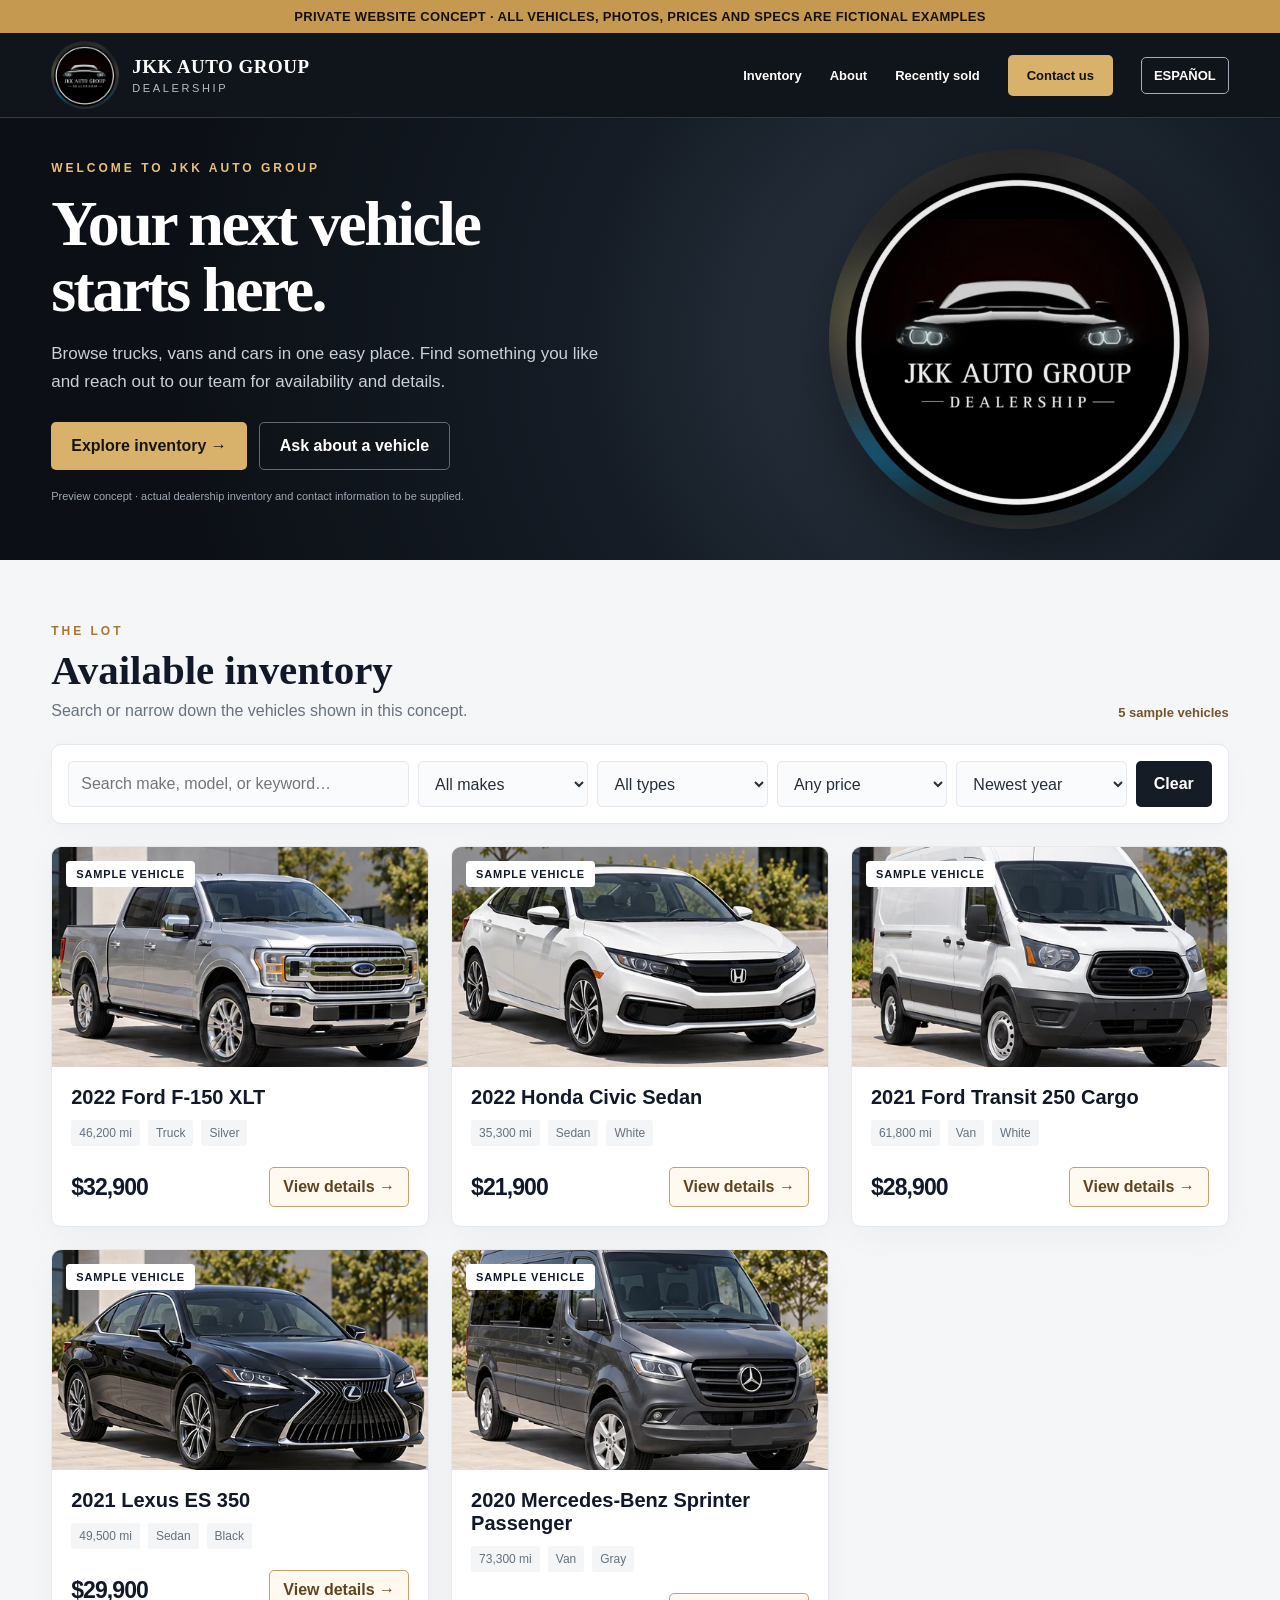
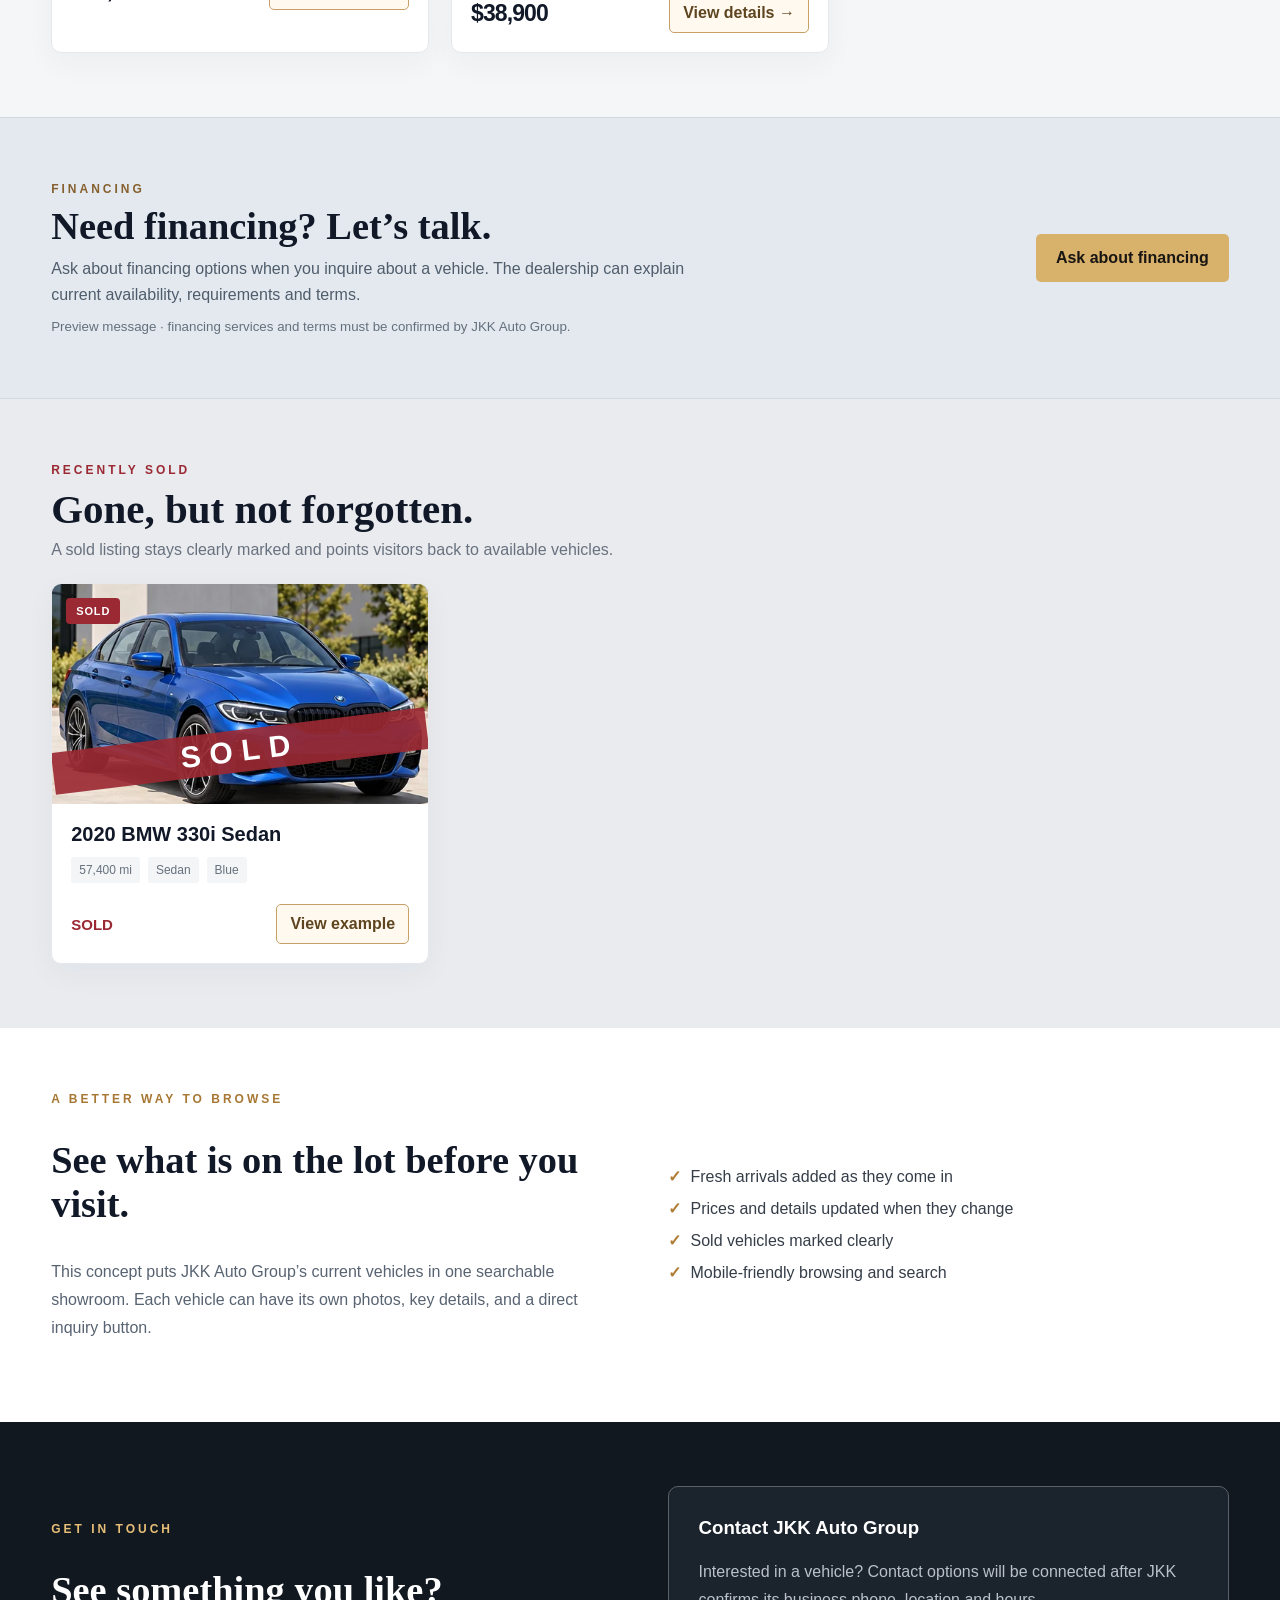
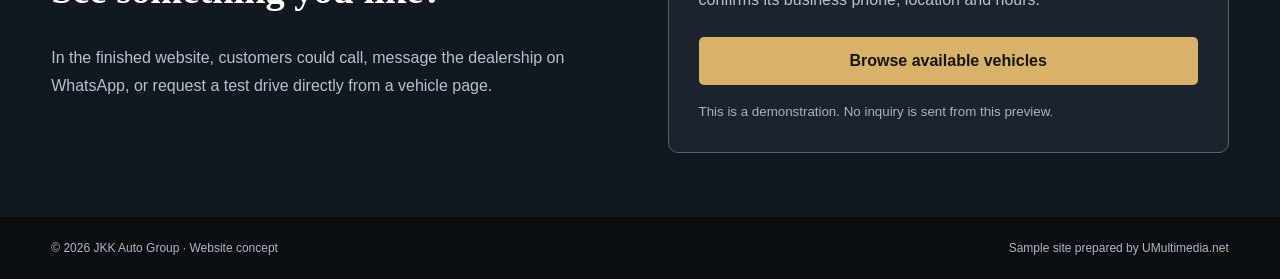
==== commit 6a69eb87: "Add bilingual vehicle gallery pages and financing preview" ====
--- a/jkk-motors/index.html
+++ b/jkk-motors/index.html
@@ -10,7 +10,8 @@
     :root{--ink:#111827;--muted:#68717e;--line:#e5e8ed;--gold:#d8b16b;--dark:#0d1118;--paper:#f5f6f8}
     *{box-sizing:border-box}html{scroll-behavior:smooth}body{margin:0;color:var(--ink);font-family:Inter,Arial,sans-serif;background:var(--paper)}button,input,select{font:inherit}button{cursor:pointer}a{color:inherit;text-decoration:none}.wrap{width:min(1200px,92vw);margin:auto}
     .demo{background:#c59a50;color:#17110a;text-align:center;padding:9px 14px;font-size:13px;font-weight:800;letter-spacing:.025em}.header{background:#10141b;color:#fff;border-bottom:1px solid #343941}.nav{min-height:84px;display:flex;align-items:center;justify-content:space-between;gap:24px}.identity{display:flex;align-items:center;gap:13px}.identity img{width:68px;height:68px;border-radius:50%;object-fit:cover}.identity strong{display:block;font:700 19px Georgia,serif;letter-spacing:.025em}.identity small{display:block;color:#b6bec7;font-size:11px;letter-spacing:.24em;margin-top:4px}.navlinks{display:flex;align-items:center;gap:28px;font-weight:700;font-size:13px}.navlinks a:hover{color:var(--gold)}.langToggle{background:transparent;border:1px solid #a3acb8;color:#fff;padding:10px 12px;border-radius:5px;font-weight:800;white-space:nowrap}.langToggle:hover{border-color:var(--gold);color:var(--gold)}.pill{background:var(--gold);color:#131313;padding:13px 19px;border-radius:5px;font-weight:800}.hero{background:radial-gradient(circle at 74% 50%,#303b49 0,#151c25 38%,#0c1016 80%);color:#fff;overflow:hidden}.heroInner{min-height:442px;display:grid;grid-template-columns:1fr 420px;align-items:center;gap:50px}.eyebrow{color:#e8bf77;font-size:12px;letter-spacing:.25em;font-weight:800}.hero h1{font:700 clamp(42px,5vw,72px)/1.03 Georgia,serif;letter-spacing:-.04em;margin:16px 0}.hero p{font-size:17px;line-height:1.65;color:#cad0d6;max-width:550px}.heroActions{display:flex;flex-wrap:wrap;gap:12px;margin-top:26px}.button{display:inline-flex;justify-content:center;align-items:center;min-height:48px;padding:12px 20px;background:var(--gold);color:#181512;border:0;border-radius:5px;font-weight:800}.button.ghost{background:transparent;color:#fff;border:1px solid #626a76}.heroMark{width:min(100%,380px);aspect-ratio:1;object-fit:cover;border-radius:50%;box-shadow:0 20px 80px #0008;justify-self:center}.heroNote{font-size:11px!important;color:#9ea8b4!important;margin-top:17px!important}.section{padding:64px 0}.sectionHead{display:flex;justify-content:space-between;align-items:end;gap:24px;margin-bottom:24px}.sectionHead h2{font:700 clamp(30px,3.2vw,42px) Georgia,serif;margin:8px 0}.sectionHead p{margin:0;color:var(--muted)}.count{font-weight:800;color:#72552b;font-size:13px}.filters{display:grid;grid-template-columns:2fr repeat(4,1fr) auto;gap:9px;padding:16px;background:#fff;border:1px solid var(--line);border-radius:10px;margin-bottom:22px;box-shadow:0 8px 25px #17243808}.filters input,.filters select{width:100%;min-width:0;height:46px;border:1px solid var(--line);background:#fafbfc;border-radius:5px;padding:0 12px;color:#262e39}.filters button{border:0;border-radius:5px;background:#151c25;color:#fff;padding:0 18px;font-weight:800}.grid{display:grid;grid-template-columns:repeat(3,1fr);gap:22px}.card{background:#fff;border:1px solid var(--line);border-radius:10px;overflow:hidden;box-shadow:0 10px 30px #1624370b}.photo{height:220px;background-image:url('assets/sample-vehicles.jpg');background-size:300% 200%;position:relative}.photo[data-photo="0"]{background-position:0 0}.photo[data-photo="1"]{background-position:50% 0}.photo[data-photo="2"]{background-position:100% 0}.photo[data-photo="3"]{background-position:0 100%}.photo[data-photo="4"]{background-position:50% 100%}.photo[data-photo="5"]{background-position:100% 100%}.tag{position:absolute;top:14px;left:14px;background:#fff;padding:7px 10px;border-radius:4px;font-size:11px;font-weight:900;letter-spacing:.08em}.tag.sold{background:#9b2933;color:#fff}.cardBody{padding:19px}.card h3{font-size:20px;margin:0 0 11px}.specs{display:flex;gap:8px;flex-wrap:wrap;color:#66717d;font-size:12px}.specs span{background:#f3f5f7;border-radius:3px;padding:6px 8px}.cardFoot{display:flex;align-items:center;justify-content:space-between;gap:9px;margin-top:21px}.price{font-size:23px;font-weight:850;letter-spacing:-.04em}.price.sold{font-size:15px;color:#9b2933;letter-spacing:0}.cardFoot button{border:1px solid #c7a069;background:#fff9f0;color:#5e451f;border-radius:5px;padding:10px 13px;font-weight:800}.empty{text-align:center;padding:40px;color:var(--muted);background:#fff;border-radius:8px}.soldSection{background:#e9ebef}.soldSection .grid{grid-template-columns:repeat(3,1fr)}.soldSection .photo:after{content:attr(data-sold-label);position:absolute;inset:auto 0 32px;background:#9b2933e8;color:#fff;text-align:center;font-size:30px;font-weight:900;letter-spacing:.3em;transform:rotate(-7deg);padding:4px}.split{display:grid;grid-template-columns:1fr 1fr;gap:55px;align-items:center}.about{background:#fff}.about h2,.contact h2{font:700 clamp(29px,3vw,42px) Georgia,serif}.about p,.contact p{color:#586372;line-height:1.75}.check{padding:0;list-style:none;line-height:2;color:#343d48}.check li:before{content:'✓';color:#ae7d35;margin-right:10px;font-weight:900}.contact{background:#121820;color:#fff}.contact p{color:#b9c1ca}.contactPanel{border:1px solid #59616b;border-radius:10px;padding:30px;background:#1b232d}.contactPanel h3{margin-top:0}.contactPanel .button{width:100%;margin:7px 0}.contactPanel small{display:block;color:#aab3bf;line-height:1.5;margin-top:10px}.footer{background:#0a0e13;color:#aeb6c0;padding:24px 0;font-size:12px}.footer .wrap{display:flex;justify-content:space-between;gap:15px}dialog{border:0;border-radius:12px;width:min(580px,94vw);padding:0;box-shadow:0 20px 100px #0008}dialog::backdrop{background:#0b1019bf}.modalPhoto{height:280px}.modalContent{padding:24px}.modalContent h2{font:700 29px Georgia,serif;margin:8px 0}.close{float:right;border:0;background:#eef0f3;border-radius:100%;width:33px;height:33px;font-size:20px}.modalContent p{line-height:1.6;color:#59616a}.modalContent .specs{margin:16px 0}.modalContent .button{margin-top:16px}.notice{font-size:12px;color:#78818c;margin-top:15px}.sr{position:absolute;clip:rect(0,0,0,0);width:1px;height:1px;overflow:hidden}
-    @media(max-width:900px){.heroInner{grid-template-columns:1fr 270px;gap:20px}.filters{grid-template-columns:repeat(3,1fr)}.filters input{grid-column:span 2}.grid{grid-template-columns:repeat(2,1fr)}}@media(max-width:650px){.nav{min-height:73px}.identity img{width:52px;height:52px}.identity strong{font-size:15px}.navlinks a:not(.pill){display:none}.navlinks .pill{display:none}.langToggle{padding:9px 11px}.heroInner{grid-template-columns:1fr;min-height:0;padding:60px 0 45px}.heroMark{display:none}.filters{grid-template-columns:1fr 1fr}.filters input{grid-column:span 2}.filters button{min-height:44px}.grid,.soldSection .grid,.split{grid-template-columns:1fr}.section{padding:48px 0}.sectionHead{display:block}.photo{height:230px}.footer .wrap{display:block}.footer span{display:block;margin:5px 0}}
+    .cardFoot a{border:1px solid #c7a069;background:#fff9f0;color:#5e451f;border-radius:5px;padding:10px 13px;font-weight:800;white-space:nowrap}.cardFoot a:hover,.cardFoot a:focus-visible{background:#f1dcbb}.photo{background-image:none!important;background-size:cover!important;background-position:center!important}.finance{background:#e3e9ef;border-block:1px solid #d2d9e2}.finance .wrap{display:flex;align-items:center;justify-content:space-between;gap:30px}.finance h2{font:700 clamp(28px,3vw,40px) Georgia,serif;margin:8px 0}.finance p{line-height:1.6;color:#4f5c6b;max-width:680px;margin:0}.finance .button{flex-shrink:0}.finance small{display:block;margin-top:12px;color:#65707d}
+    @media(max-width:900px){.heroInner{grid-template-columns:1fr 270px;gap:20px}.filters{grid-template-columns:repeat(3,1fr)}.filters input{grid-column:span 2}.grid{grid-template-columns:repeat(2,1fr)}}@media(max-width:650px){.nav{min-height:73px}.identity img{width:52px;height:52px}.identity strong{font-size:15px}.navlinks a:not(.pill){display:none}.navlinks .pill{display:none}.langToggle{padding:9px 11px}.heroInner{grid-template-columns:1fr;min-height:0;padding:60px 0 45px}.heroMark{display:none}.filters{grid-template-columns:1fr 1fr}.filters input{grid-column:span 2}.filters button{min-height:44px}.grid,.soldSection .grid,.split{grid-template-columns:1fr}.section{padding:48px 0}.sectionHead{display:block}.photo{height:230px}.finance .wrap{display:block}.finance .button{margin-top:20px}.footer .wrap{display:block}.footer span{display:block;margin:5px 0}}
   </style>
 </head>
 <body>
@@ -19,35 +20,34 @@
   <main id="top">
     <section class="hero"><div class="wrap heroInner"><div><div class="eyebrow" data-i18n="heroEyebrow">WELCOME TO JKK AUTO GROUP</div><h1 data-i18n="heroTitle">Your next vehicle<br>starts here.</h1><p data-i18n="heroCopy">Browse trucks, vans and cars in one easy place. Find something you like and reach out to our team for availability and details.</p><div class="heroActions"><a class="button" href="#inventory" data-i18n="heroBrowse">Explore inventory →</a><a class="button ghost" href="#contact" data-i18n="heroAsk">Ask about a vehicle</a></div><p class="heroNote" data-i18n="heroNote">Preview concept · actual dealership inventory and contact information to be supplied.</p></div><img class="heroMark" src="assets/jkk-logo.jpeg" alt="JKK Auto Group's existing circular dealership logo" data-i18n-alt="heroLogoAlt"></div></section>
     <section class="section" id="inventory"><div class="wrap"><div class="sectionHead"><div><div class="eyebrow" style="color:#a77733" data-i18n="lotEyebrow">THE LOT</div><h2 data-i18n="inventoryTitle">Available inventory</h2><p data-i18n="inventoryCopy">Search or narrow down the vehicles shown in this concept.</p></div><div class="count" id="count"></div></div><div class="filters" role="search" aria-label="Vehicle filters" data-i18n-aria="filters"><label class="sr" for="query" data-i18n="searchLabel">Search vehicles</label><input id="query" type="search" placeholder="Search make, model, or keyword…"><label class="sr" for="make" data-i18n="makeLabel">Make</label><select id="make"><option value="" data-i18n="allMakes">All makes</option></select><label class="sr" for="type" data-i18n="typeLabel">Vehicle type</label><select id="type"><option value="" data-i18n="allTypes">All types</option><option value="Truck" data-i18n="truck">Truck</option><option value="Van" data-i18n="van">Van</option><option value="Sedan" data-i18n="sedan">Sedan</option></select><label class="sr" for="maxPrice" data-i18n="maxPriceLabel">Maximum price</label><select id="maxPrice"><option value="" data-i18n="anyPrice">Any price</option><option value="20000" data-i18n="under20">Under $20,000</option><option value="30000" data-i18n="under30">Under $30,000</option><option value="40000" data-i18n="under40">Under $40,000</option></select><label class="sr" for="sort" data-i18n="sortLabel">Sort vehicles</label><select id="sort"><option value="newest" data-i18n="newest">Newest year</option><option value="priceLow" data-i18n="priceLow">Price: low to high</option><option value="priceHigh" data-i18n="priceHigh">Price: high to low</option></select><button id="clear" type="button" data-i18n="clear">Clear</button></div><div class="grid" id="inventoryGrid"></div><div class="empty" id="empty" hidden data-i18n="empty">No vehicles match those filters. Try clearing your search.</div></div></section>
+    <section class="section finance" id="financing"><div class="wrap"><div><div class="eyebrow" style="color:#86602e" data-i18n="financeEyebrow">FINANCING</div><h2 data-i18n="financeTitle">Need financing? Let's talk.</h2><p data-i18n="financeCopy">Ask about financing options when you inquire about a vehicle. The dealership can explain current availability, requirements and terms.</p><small data-i18n="financeNote">Preview message · financing services and terms must be confirmed by JKK Auto Group.</small></div><a class="button" href="#contact" data-i18n="financeAction">Ask about financing</a></div></section>
     <section class="section soldSection" id="sold"><div class="wrap"><div class="sectionHead"><div><div class="eyebrow" style="color:#9b2933" data-i18n="soldEyebrow">RECENTLY SOLD</div><h2 data-i18n="soldTitle">Gone, but not forgotten.</h2><p data-i18n="soldCopy">A sold listing stays clearly marked and points visitors back to available vehicles.</p></div></div><div class="grid" id="soldGrid"></div></div></section>
     <section class="section about" id="about"><div class="wrap split"><div><div class="eyebrow" style="color:#a77733" data-i18n="aboutEyebrow">A BETTER WAY TO BROWSE</div><h2 data-i18n="aboutTitle">See what is on the lot before you visit.</h2><p data-i18n="aboutCopy">This concept puts JKK Auto Group’s current vehicles in one searchable showroom. Each vehicle can have its own photos, key details, and a direct inquiry button.</p></div><ul class="check"><li data-i18n="aboutOne">Fresh arrivals added as they come in</li><li data-i18n="aboutTwo">Prices and details updated when they change</li><li data-i18n="aboutThree">Sold vehicles marked clearly</li><li data-i18n="aboutFour">Mobile-friendly browsing and search</li></ul></div></section>
     <section class="section contact" id="contact"><div class="wrap split"><div><div class="eyebrow" data-i18n="contactEyebrow">GET IN TOUCH</div><h2 data-i18n="contactTitle">See something you like?</h2><p data-i18n="contactCopy">In the finished website, customers could call, message the dealership on WhatsApp, or request a test drive directly from a vehicle page.</p></div><div class="contactPanel"><h3 data-i18n="contactPanelTitle">Contact JKK Auto Group</h3><p data-i18n="contactPanelCopy">Interested in a vehicle? Contact options will be connected after JKK confirms its business phone, location and hours.</p><a class="button" href="#inventory" data-i18n="contactBrowse">Browse available vehicles</a><small data-i18n="contactDemo">This is a demonstration. No inquiry is sent from this preview.</small></div></div></section>
   </main>
   <footer class="footer"><div class="wrap"><span data-i18n="footerOne">© 2026 JKK Auto Group · Website concept</span><span><span data-i18n="footerTwo">Sample site prepared by </span><a href="https://umultimedia.net/">UMultimedia.net</a></span></div></footer>
-  <dialog id="details"><div class="photo modalPhoto" id="modalPhoto"></div><div class="modalContent"><button class="close" id="close" aria-label="Close details" data-i18n-aria="close">×</button><h2 id="modalTitle"></h2><div class="specs" id="modalSpecs"></div><strong class="price" id="modalPrice"></strong><p id="modalCopy"></p><a class="button" href="#inventory" id="modalAction" data-i18n="modalAction">See available vehicles</a><div class="notice" data-i18n="modalNotice">Sample listing only. Confirm details with the dealership.</div></div></dialog>
   <script>
     const cars=[
-      {id:1,year:2022,make:'Ford',model:'F-150 XLT',type:'Truck',price:32900,miles:46200,photo:0,color:'Silver',status:'available'},
-      {id:2,year:2021,make:'Ford',model:'Transit 250 Cargo',type:'Van',price:28900,miles:61800,photo:1,color:'White',status:'available'},
-      {id:3,year:2020,make:'Mercedes-Benz',model:'Sprinter Passenger',type:'Van',price:38900,miles:73300,photo:2,color:'Gray',status:'available'},
-      {id:4,year:2022,make:'Honda',model:'Civic Sedan',type:'Sedan',price:21900,miles:35300,photo:3,color:'White',status:'available'},
-      {id:5,year:2021,make:'Lexus',model:'ES 350',type:'Sedan',price:29900,miles:49500,photo:4,color:'Black',status:'available'},
-      {id:6,year:2020,make:'BMW',model:'330i Sedan',type:'Sedan',price:26900,miles:57400,photo:5,color:'Blue',status:'sold'}
+      {id:1,year:2022,make:'Ford',model:'F-150 XLT',type:'Truck',price:32900,miles:46200,photo:0,slug:'ford-f150',color:'Silver',status:'available'},
+      {id:2,year:2021,make:'Ford',model:'Transit 250 Cargo',type:'Van',price:28900,miles:61800,photo:1,slug:'ford-transit',color:'White',status:'available'},
+      {id:3,year:2020,make:'Mercedes-Benz',model:'Sprinter Passenger',type:'Van',price:38900,miles:73300,photo:2,slug:'mercedes-sprinter',color:'Gray',status:'available'},
+      {id:4,year:2022,make:'Honda',model:'Civic Sedan',type:'Sedan',price:21900,miles:35300,photo:3,slug:'honda-civic',color:'White',status:'available'},
+      {id:5,year:2021,make:'Lexus',model:'ES 350',type:'Sedan',price:29900,miles:49500,photo:4,slug:'lexus-es350',color:'Black',status:'available'},
+      {id:6,year:2020,make:'BMW',model:'330i Sedan',type:'Sedan',price:26900,miles:57400,photo:5,slug:'bmw-330i',color:'Blue',status:'sold'}
     ];
     const $=id=>document.getElementById(id), money=n=>'$'+n.toLocaleString('en-US');
     const translations={
-      en:{demo:'PRIVATE WEBSITE CONCEPT · ALL VEHICLES, PHOTOS, PRICES AND SPECS ARE FICTIONAL EXAMPLES',dealership:'DEALERSHIP',logoAlt:'JKK Auto Group logo',heroLogoAlt:'JKK Auto Group’s existing circular dealership logo',navInventory:'Inventory',navAbout:'About',navSold:'Recently sold',navContact:'Contact us',nav:'Main navigation',filters:'Vehicle filters',close:'Close details',heroEyebrow:'WELCOME TO JKK AUTO GROUP',heroTitle:'Your next vehicle<br>starts here.',heroCopy:'Browse trucks, vans and cars in one easy place. Find something you like and reach out to our team for availability and details.',heroBrowse:'Explore inventory →',heroAsk:'Ask about a vehicle',heroNote:'Preview concept · actual dealership inventory and contact information to be supplied.',lotEyebrow:'THE LOT',inventoryTitle:'Available inventory',inventoryCopy:'Search or narrow down the vehicles shown in this concept.',searchLabel:'Search vehicles',searchPlaceholder:'Search make, model, or keyword…',makeLabel:'Make',allMakes:'All makes',typeLabel:'Vehicle type',allTypes:'All types',truck:'Truck',van:'Van',sedan:'Sedan',maxPriceLabel:'Maximum price',anyPrice:'Any price',under20:'Under $20,000',under30:'Under $30,000',under40:'Under $40,000',sortLabel:'Sort vehicles',newest:'Newest year',priceLow:'Price: low to high',priceHigh:'Price: high to low',clear:'Clear',empty:'No vehicles match those filters. Try clearing your search.',soldEyebrow:'RECENTLY SOLD',soldTitle:'Gone, but not forgotten.',soldCopy:'A sold listing stays clearly marked and points visitors back to available vehicles.',aboutEyebrow:'A BETTER WAY TO BROWSE',aboutTitle:'See what is on the lot before you visit.',aboutCopy:'This concept puts JKK Auto Group’s current vehicles in one searchable showroom. Each vehicle can have its own photos, key details, and a direct inquiry button.',aboutOne:'Fresh arrivals added as they come in',aboutTwo:'Prices and details updated when they change',aboutThree:'Sold vehicles marked clearly',aboutFour:'Mobile-friendly browsing and search',contactEyebrow:'GET IN TOUCH',contactTitle:'See something you like?',contactCopy:'In the finished website, customers could call, message the dealership on WhatsApp, or request a test drive directly from a vehicle page.',contactPanelTitle:'Contact JKK Auto Group',contactPanelCopy:'Interested in a vehicle? Contact options will be connected after JKK confirms its business phone, location and hours.',contactBrowse:'Browse available vehicles',contactDemo:'This is a demonstration. No inquiry is sent from this preview.',footerOne:'© 2026 JKK Auto Group · Website concept',footerTwo:'Sample site prepared by ',modalAction:'See available vehicles',modalNotice:'Sample listing only. Confirm details with the dealership.',sample:'SAMPLE VEHICLE',sold:'SOLD',view:'View details →',viewSold:'View example',count:n=>`${n} sample vehicle${n===1?'':'s'}`,miles:n=>`${n.toLocaleString('en-US')} mi`,soldModal:'This example vehicle has sold. Browse the available selection or ask the dealership to find a similar one.',availableModal:'This is a fictional sample listing. A live listing would show actual photos, verified specifications, price, and a direct way to contact the dealership.',photo:c=>`Illustrative image of a ${c.color} ${c.make} ${c.model}`,typeNames:{Truck:'Truck',Van:'Van',Sedan:'Sedan'},colors:{Silver:'Silver',White:'White',Gray:'Gray',Black:'Black',Blue:'Blue'}},
-      es:{demo:'CONCEPTO DE SITIO WEB · TODOS LOS VEHÍCULOS, FOTOS, PRECIOS Y DATOS SON EJEMPLOS FICTICIOS',dealership:'CONCESIONARIO',logoAlt:'Logotipo de JKK Auto Group',heroLogoAlt:'Logotipo circular actual de JKK Auto Group',navInventory:'Inventario',navAbout:'Nosotros',navSold:'Vendidos',navContact:'Contáctanos',nav:'Navegación principal',filters:'Filtros de vehículos',close:'Cerrar detalles',heroEyebrow:'BIENVENIDO A JKK AUTO GROUP',heroTitle:'Tu próximo vehículo<br>empieza aquí.',heroCopy:'Explora camionetas, vans y autos en un solo lugar. Si encuentras algo que te guste, comunícate con nuestro equipo para consultar disponibilidad y detalles.',heroBrowse:'Ver inventario →',heroAsk:'Pregunta por un vehículo',heroNote:'Concepto de muestra · faltan el inventario real y los datos de contacto del concesionario.',lotEyebrow:'INVENTARIO',inventoryTitle:'Vehículos disponibles',inventoryCopy:'Busca o filtra los vehículos de esta demostración.',searchLabel:'Buscar vehículos',searchPlaceholder:'Busca por marca, modelo o palabra clave…',makeLabel:'Marca',allMakes:'Todas las marcas',typeLabel:'Tipo de vehículo',allTypes:'Todos los tipos',truck:'Camioneta',van:'Van',sedan:'Sedán',maxPriceLabel:'Precio máximo',anyPrice:'Cualquier precio',under20:'Menos de $20,000',under30:'Menos de $30,000',under40:'Menos de $40,000',sortLabel:'Ordenar vehículos',newest:'Año más reciente',priceLow:'Precio: menor a mayor',priceHigh:'Precio: mayor a menor',clear:'Borrar filtros',empty:'Ningún vehículo coincide con esos filtros. Prueba borrando la búsqueda.',soldEyebrow:'VENDIDOS RECIENTEMENTE',soldTitle:'Ya se vendieron, pero dejaron huella.',soldCopy:'Los vehículos vendidos se marcan claramente y enlazan al inventario disponible.',aboutEyebrow:'UNA MEJOR FORMA DE BUSCAR',aboutTitle:'Mira el inventario antes de visitar.',aboutCopy:'Este concepto reúne los vehículos de JKK Auto Group en una sala de exhibición fácil de explorar. Cada vehículo puede tener fotos, detalles importantes y una forma directa de consultar.',aboutOne:'Nuevas unidades agregadas al llegar',aboutTwo:'Precios y detalles actualizados cuando cambian',aboutThree:'Vehículos vendidos claramente identificados',aboutFour:'Búsqueda fácil desde el celular',contactEyebrow:'COMUNÍCATE CON NOSOTROS',contactTitle:'¿Viste algo que te gusta?',contactCopy:'En el sitio final, los clientes podrán llamar, escribir por WhatsApp o pedir una prueba de manejo desde la página de cada vehículo.',contactPanelTitle:'Contacta a JKK Auto Group',contactPanelCopy:'¿Te interesa un vehículo? Las opciones de contacto se conectarán cuando JKK confirme su teléfono comercial, dirección y horario.',contactBrowse:'Ver vehículos disponibles',contactDemo:'Esta es una demostración. No se envían consultas desde esta página.',footerOne:'© 2026 JKK Auto Group · Concepto de sitio web',footerTwo:'Sitio de muestra preparado por ',modalAction:'Ver vehículos disponibles',modalNotice:'Vehículo de muestra. Confirma los detalles con el concesionario.',sample:'VEHÍCULO DE MUESTRA',sold:'VENDIDO',view:'Ver detalles →',viewSold:'Ver ejemplo',count:n=>`${n} vehículo${n===1?'':'s'} de muestra`,miles:n=>`${n.toLocaleString('es-US')} millas`,soldModal:'Este vehículo de muestra ya se vendió. Explora las opciones disponibles o pide al concesionario que encuentre uno similar.',availableModal:'Este es un anuncio ficticio de muestra. Un anuncio real incluiría fotos auténticas, datos verificados, precio y una forma directa de contactar al concesionario.',photo:c=>`Imagen ilustrativa de un ${c.make} ${c.model} de color ${translations.es.colors[c.color]}`,typeNames:{Truck:'Camioneta',Van:'Van',Sedan:'Sedán'},colors:{Silver:'plateado',White:'blanco',Gray:'gris',Black:'negro',Blue:'azul'}}
+      en:{demo:'PRIVATE WEBSITE CONCEPT · ALL VEHICLES, PHOTOS, PRICES AND SPECS ARE FICTIONAL EXAMPLES',dealership:'DEALERSHIP',logoAlt:'JKK Auto Group logo',heroLogoAlt:'JKK Auto Group’s existing circular dealership logo',navInventory:'Inventory',navAbout:'About',navSold:'Recently sold',navContact:'Contact us',nav:'Main navigation',filters:'Vehicle filters',close:'Close details',heroEyebrow:'WELCOME TO JKK AUTO GROUP',heroTitle:'Your next vehicle<br>starts here.',heroCopy:'Browse trucks, vans and cars in one easy place. Find something you like and reach out to our team for availability and details.',heroBrowse:'Explore inventory →',heroAsk:'Ask about a vehicle',heroNote:'Preview concept · actual dealership inventory and contact information to be supplied.',lotEyebrow:'THE LOT',inventoryTitle:'Available inventory',inventoryCopy:'Search or narrow down the vehicles shown in this concept.',searchLabel:'Search vehicles',searchPlaceholder:'Search make, model, or keyword…',makeLabel:'Make',allMakes:'All makes',typeLabel:'Vehicle type',allTypes:'All types',truck:'Truck',van:'Van',sedan:'Sedan',maxPriceLabel:'Maximum price',anyPrice:'Any price',under20:'Under $20,000',under30:'Under $30,000',under40:'Under $40,000',sortLabel:'Sort vehicles',newest:'Newest year',priceLow:'Price: low to high',priceHigh:'Price: high to low',clear:'Clear',empty:'No vehicles match those filters. Try clearing your search.',soldEyebrow:'RECENTLY SOLD',soldTitle:'Gone, but not forgotten.',soldCopy:'A sold listing stays clearly marked and points visitors back to available vehicles.',aboutEyebrow:'A BETTER WAY TO BROWSE',aboutTitle:'See what is on the lot before you visit.',aboutCopy:'This concept puts JKK Auto Group’s current vehicles in one searchable showroom. Each vehicle can have its own photos, key details, and a direct inquiry button.',aboutOne:'Fresh arrivals added as they come in',aboutTwo:'Prices and details updated when they change',aboutThree:'Sold vehicles marked clearly',aboutFour:'Mobile-friendly browsing and search',contactEyebrow:'GET IN TOUCH',contactTitle:'See something you like?',contactCopy:'In the finished website, customers could call, message the dealership on WhatsApp, or request a test drive directly from a vehicle page.',contactPanelTitle:'Contact JKK Auto Group',contactPanelCopy:'Interested in a vehicle? Contact options will be connected after JKK confirms its business phone, location and hours.',contactBrowse:'Browse available vehicles',contactDemo:'This is a demonstration. No inquiry is sent from this preview.',footerOne:'© 2026 JKK Auto Group · Website concept',footerTwo:'Sample site prepared by ',modalAction:'See available vehicles',modalNotice:'Sample listing only. Confirm details with the dealership.',sample:'SAMPLE VEHICLE',sold:'SOLD',view:'View details →',viewSold:'View example',financeEyebrow:'FINANCING',financeTitle:'Need financing? Let’s talk.',financeCopy:'Ask about financing options when you inquire about a vehicle. The dealership can explain current availability, requirements and terms.',financeNote:'Preview message · financing services and terms must be confirmed by JKK Auto Group.',financeAction:'Ask about financing',count:n=>`${n} sample vehicle${n===1?'':'s'}`,miles:n=>`${n.toLocaleString('en-US')} mi`,soldModal:'This example vehicle has sold. Browse the available selection or ask the dealership to find a similar one.',availableModal:'This is a fictional sample listing. A live listing would show actual photos, verified specifications, price, and a direct way to contact the dealership.',photo:c=>`Illustrative image of a ${c.color} ${c.make} ${c.model}`,typeNames:{Truck:'Truck',Van:'Van',Sedan:'Sedan'},colors:{Silver:'Silver',White:'White',Gray:'Gray',Black:'Black',Blue:'Blue'}},
+      es:{demo:'CONCEPTO DE SITIO WEB · TODOS LOS VEHÍCULOS, FOTOS, PRECIOS Y DATOS SON EJEMPLOS FICTICIOS',dealership:'CONCESIONARIO',logoAlt:'Logotipo de JKK Auto Group',heroLogoAlt:'Logotipo circular actual de JKK Auto Group',navInventory:'Inventario',navAbout:'Nosotros',navSold:'Vendidos',navContact:'Contáctanos',nav:'Navegación principal',filters:'Filtros de vehículos',close:'Cerrar detalles',heroEyebrow:'BIENVENIDO A JKK AUTO GROUP',heroTitle:'Tu próximo vehículo<br>empieza aquí.',heroCopy:'Explora camionetas, vans y autos en un solo lugar. Si encuentras algo que te guste, comunícate con nuestro equipo para consultar disponibilidad y detalles.',heroBrowse:'Ver inventario →',heroAsk:'Pregunta por un vehículo',heroNote:'Concepto de muestra · faltan el inventario real y los datos de contacto del concesionario.',lotEyebrow:'INVENTARIO',inventoryTitle:'Vehículos disponibles',inventoryCopy:'Busca o filtra los vehículos de esta demostración.',searchLabel:'Buscar vehículos',searchPlaceholder:'Busca por marca, modelo o palabra clave…',makeLabel:'Marca',allMakes:'Todas las marcas',typeLabel:'Tipo de vehículo',allTypes:'Todos los tipos',truck:'Camioneta',van:'Van',sedan:'Sedán',maxPriceLabel:'Precio máximo',anyPrice:'Cualquier precio',under20:'Menos de $20,000',under30:'Menos de $30,000',under40:'Menos de $40,000',sortLabel:'Ordenar vehículos',newest:'Año más reciente',priceLow:'Precio: menor a mayor',priceHigh:'Precio: mayor a menor',clear:'Borrar filtros',empty:'Ningún vehículo coincide con esos filtros. Prueba borrando la búsqueda.',soldEyebrow:'VENDIDOS RECIENTEMENTE',soldTitle:'Ya se vendieron, pero dejaron huella.',soldCopy:'Los vehículos vendidos se marcan claramente y enlazan al inventario disponible.',aboutEyebrow:'UNA MEJOR FORMA DE BUSCAR',aboutTitle:'Mira el inventario antes de visitar.',aboutCopy:'Este concepto reúne los vehículos de JKK Auto Group en una sala de exhibición fácil de explorar. Cada vehículo puede tener fotos, detalles importantes y una forma directa de consultar.',aboutOne:'Nuevas unidades agregadas al llegar',aboutTwo:'Precios y detalles actualizados cuando cambian',aboutThree:'Vehículos vendidos claramente identificados',aboutFour:'Búsqueda fácil desde el celular',contactEyebrow:'COMUNÍCATE CON NOSOTROS',contactTitle:'¿Viste algo que te gusta?',contactCopy:'En el sitio final, los clientes podrán llamar, escribir por WhatsApp o pedir una prueba de manejo desde la página de cada vehículo.',contactPanelTitle:'Contacta a JKK Auto Group',contactPanelCopy:'¿Te interesa un vehículo? Las opciones de contacto se conectarán cuando JKK confirme su teléfono comercial, dirección y horario.',contactBrowse:'Ver vehículos disponibles',contactDemo:'Esta es una demostración. No se envían consultas desde esta página.',footerOne:'© 2026 JKK Auto Group · Concepto de sitio web',footerTwo:'Sitio de muestra preparado por ',modalAction:'Ver vehículos disponibles',modalNotice:'Vehículo de muestra. Confirma los detalles con el concesionario.',sample:'VEHÍCULO DE MUESTRA',sold:'VENDIDO',view:'Ver detalles →',viewSold:'Ver ejemplo',financeEyebrow:'FINANCIAMIENTO',financeTitle:'¿Necesitas financiamiento? Hablemos.',financeCopy:'Pregunta por opciones de financiamiento al consultar un vehículo. El concesionario podrá explicar disponibilidad, requisitos y términos vigentes.',financeNote:'Texto de muestra · JKK Auto Group debe confirmar el servicio y los términos de financiamiento.',financeAction:'Preguntar por financiamiento',count:n=>`${n} vehículo${n===1?'':'s'} de muestra`,miles:n=>`${n.toLocaleString('es-US')} millas`,soldModal:'Este vehículo de muestra ya se vendió. Explora las opciones disponibles o pide al concesionario que encuentre uno similar.',availableModal:'Este es un anuncio ficticio de muestra. Un anuncio real incluiría fotos auténticas, datos verificados, precio y una forma directa de contactar al concesionario.',photo:c=>`Imagen ilustrativa de un ${c.make} ${c.model} de color ${translations.es.colors[c.color]}`,typeNames:{Truck:'Camioneta',Van:'Van',Sedan:'Sedán'},colors:{Silver:'plateado',White:'blanco',Gray:'gris',Black:'negro',Blue:'azul'}}
     };
-    let lang='en',activeCar=null;const t=()=>translations[lang];
+    let lang='en';const t=()=>translations[lang];
     const make=$('make');[...new Set(cars.map(c=>c.make))].sort().forEach(m=>make.add(new Option(m,m)));
     function specs(c){return `<span>${t().miles(c.miles)}</span><span>${t().typeNames[c.type]}</span><span>${t().colors[c.color]}</span>`}
-    function card(c){return `<article class="card"><div class="photo" data-photo="${c.photo}" data-sold-label="${t().sold}" role="img" aria-label="${t().photo(c)}"><span class="tag ${c.status==='sold'?'sold':''}">${c.status==='sold'?t().sold:t().sample}</span></div><div class="cardBody"><h3>${c.year} ${c.make} ${c.model}</h3><div class="specs">${specs(c)}</div><div class="cardFoot"><strong class="price ${c.status==='sold'?'sold':''}">${c.status==='sold'?t().sold:money(c.price)}</strong><button type="button" data-id="${c.id}">${c.status==='sold'?t().viewSold:t().view}</button></div></div></article>`}
+    function card(c){const href=`vehicles/${c.slug}.html${lang==='es'?'?lang=es':''}`;return `<article class="card"><a href="${href}" aria-label="${t().view} ${c.year} ${c.make} ${c.model}"><div class="photo" style="background-image:url('assets/vehicles/${c.slug}-front.webp')!important" data-sold-label="${t().sold}" role="img" aria-label="${t().photo(c)}"><span class="tag ${c.status==='sold'?'sold':''}">${c.status==='sold'?t().sold:t().sample}</span></div></a><div class="cardBody"><h3>${c.year} ${c.make} ${c.model}</h3><div class="specs">${specs(c)}</div><div class="cardFoot"><strong class="price ${c.status==='sold'?'sold':''}">${c.status==='sold'?t().sold:money(c.price)}</strong><a href="${href}">${c.status==='sold'?t().viewSold:t().view}</a></div></div></article>`}
     function render(){const q=$('query').value.trim().toLocaleLowerCase(),m=make.value,type=$('type').value,p=Number($('maxPrice').value),sort=$('sort').value;let visible=cars.filter(c=>c.status==='available'&&(!q||`${c.year} ${c.make} ${c.model} ${c.type} ${c.color} ${t().typeNames[c.type]} ${t().colors[c.color]}`.toLocaleLowerCase().includes(q))&&(!m||c.make===m)&&(!type||c.type===type)&&(!p||c.price<=p));visible.sort((a,b)=>sort==='priceLow'?a.price-b.price:sort==='priceHigh'?b.price-a.price:b.year-a.year);$('inventoryGrid').innerHTML=visible.map(card).join('');$('soldGrid').innerHTML=cars.filter(c=>c.status==='sold').map(card).join('');$('count').textContent=t().count(visible.length);$('empty').hidden=!!visible.length}
-    function setLanguage(next){lang=next;document.documentElement.lang=lang;document.title=lang==='es'?'JKK Auto Group | Vista previa del inventario':'JKK Auto Group | Inventory Preview';document.querySelector('meta[name="description"]').content=lang==='es'?'Vista previa del sitio web de inventario de JKK Auto Group.':'A private concept preview for JKK Auto Group\'s vehicle inventory website.';document.querySelectorAll('[data-i18n]').forEach(el=>{const value=t()[el.dataset.i18n];if(el.dataset.i18n==='heroTitle')el.innerHTML=value;else el.textContent=value});document.querySelectorAll('[data-i18n-aria]').forEach(el=>el.setAttribute('aria-label',t()[el.dataset.i18nAria]));document.querySelectorAll('[data-i18n-alt]').forEach(el=>el.alt=t()[el.dataset.i18nAlt]);$('query').placeholder=t().searchPlaceholder;$('langToggle').textContent=lang==='es'?'ENGLISH':'ESPAÑOL';$('langToggle').setAttribute('aria-label',lang==='es'?'View in English':'Ver en español');render();if(activeCar&&$('details').open)showDetails(activeCar)}
-    function showDetails(c){activeCar=c;$('modalPhoto').dataset.photo=c.photo;$('modalPhoto').setAttribute('role','img');$('modalPhoto').setAttribute('aria-label',t().photo(c));$('modalTitle').textContent=`${c.year} ${c.make} ${c.model}`;$('modalSpecs').innerHTML=specs(c);$('modalPrice').textContent=c.status==='sold'?t().sold:money(c.price);$('modalCopy').textContent=c.status==='sold'?t().soldModal:t().availableModal}
+    function setLanguage(next){lang=next;document.documentElement.lang=lang;document.title=lang==='es'?'JKK Auto Group | Vista previa del inventario':'JKK Auto Group | Inventory Preview';document.querySelector('meta[name="description"]').content=lang==='es'?'Vista previa del sitio web de inventario de JKK Auto Group.':'A private concept preview for JKK Auto Group\'s vehicle inventory website.';document.querySelectorAll('[data-i18n]').forEach(el=>{const value=t()[el.dataset.i18n];if(el.dataset.i18n==='heroTitle')el.innerHTML=value;else el.textContent=value});document.querySelectorAll('[data-i18n-aria]').forEach(el=>el.setAttribute('aria-label',t()[el.dataset.i18nAria]));document.querySelectorAll('[data-i18n-alt]').forEach(el=>el.alt=t()[el.dataset.i18nAlt]);$('query').placeholder=t().searchPlaceholder;$('langToggle').textContent=lang==='es'?'ENGLISH':'ESPAÑOL';$('langToggle').setAttribute('aria-label',lang==='es'?'View in English':'Ver en español');render();}
     ['query','make','type','maxPrice','sort'].forEach(id=>$(id).addEventListener(id==='query'?'input':'change',render));$('clear').addEventListener('click',()=>{['query','make','type','maxPrice'].forEach(id=>$(id).value='');$('sort').value='newest';render()});$('langToggle').addEventListener('click',()=>setLanguage(lang==='en'?'es':'en'));
-    document.addEventListener('click',e=>{const b=e.target.closest('button[data-id]');if(!b)return;showDetails(cars.find(x=>x.id===Number(b.dataset.id)));$('details').showModal()});$('close').addEventListener('click',()=>$('details').close());$('details').addEventListener('click',e=>{if(e.target===$('details'))$('details').close()});$('modalAction').addEventListener('click',()=>$('details').close());setLanguage('en');
+    setLanguage(new URLSearchParams(location.search).get('lang')==='es'?'es':'en');
   </script>
 </body>
 </html>
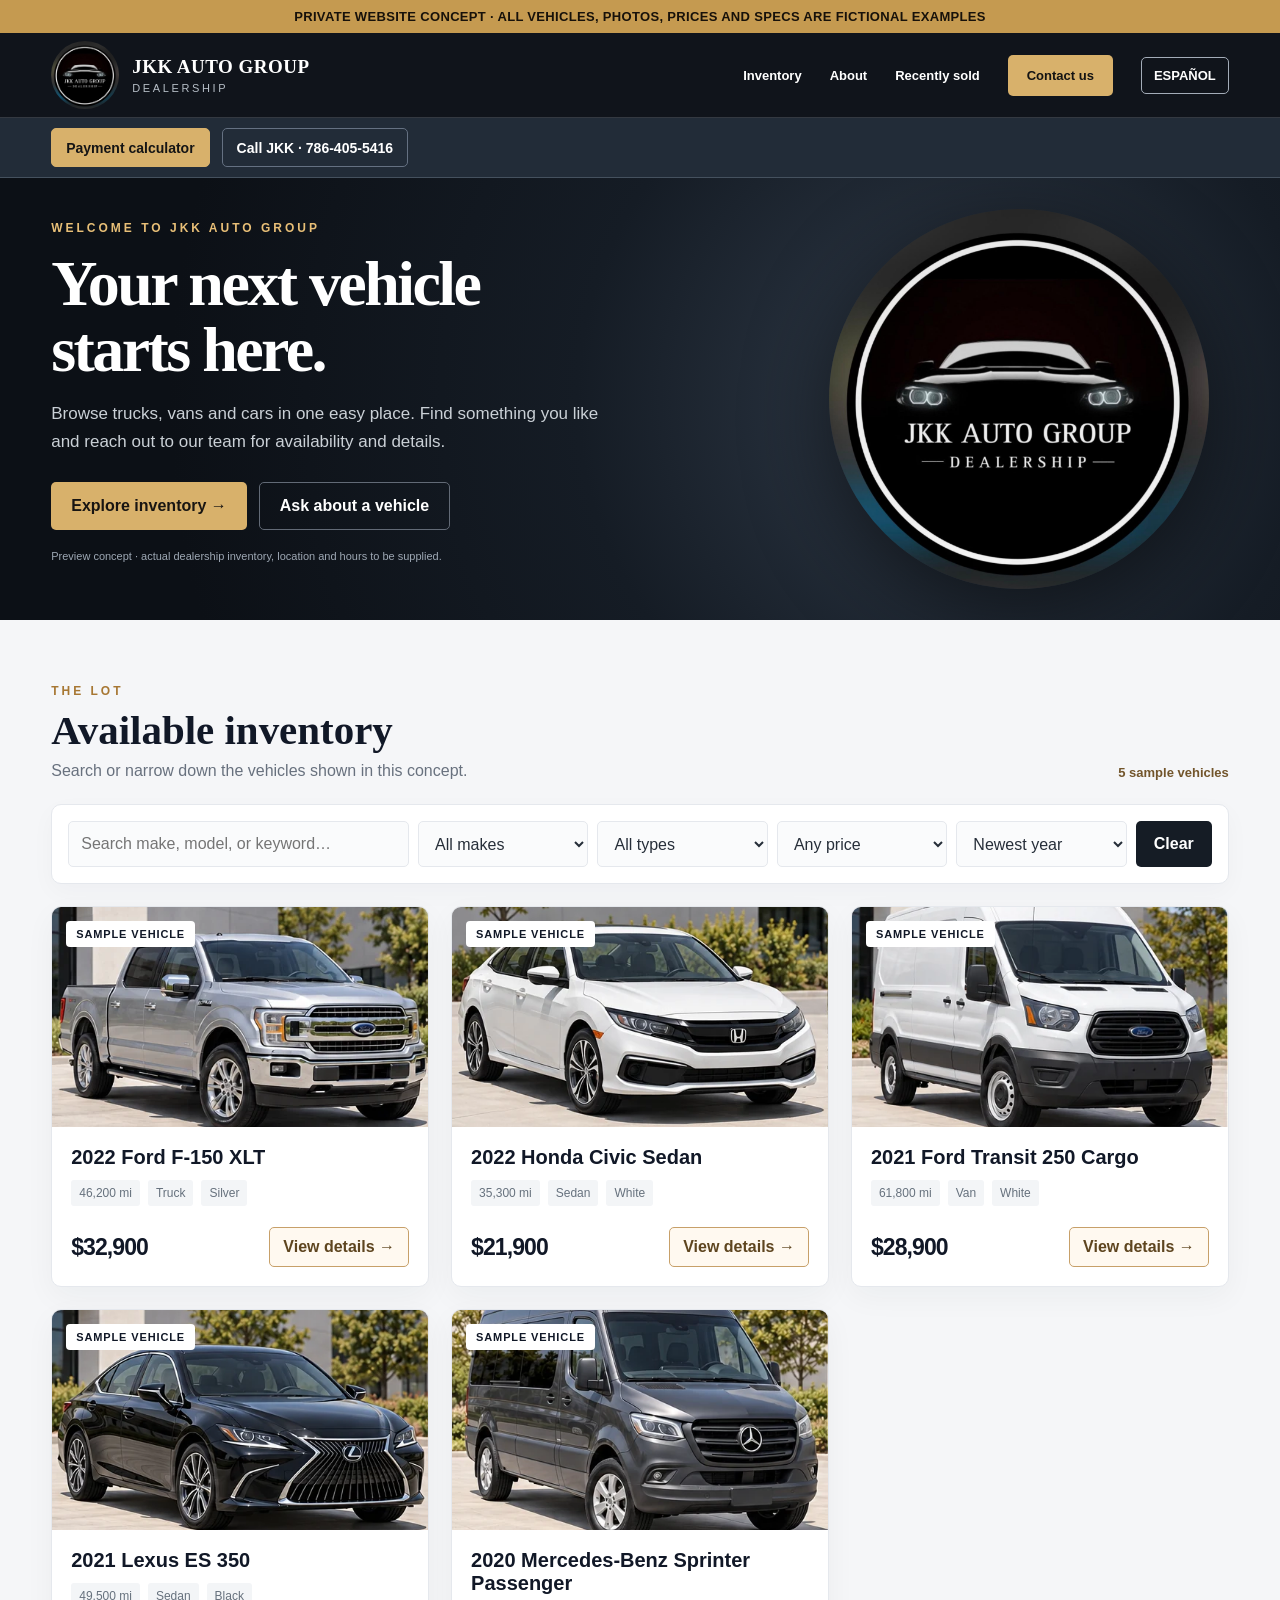
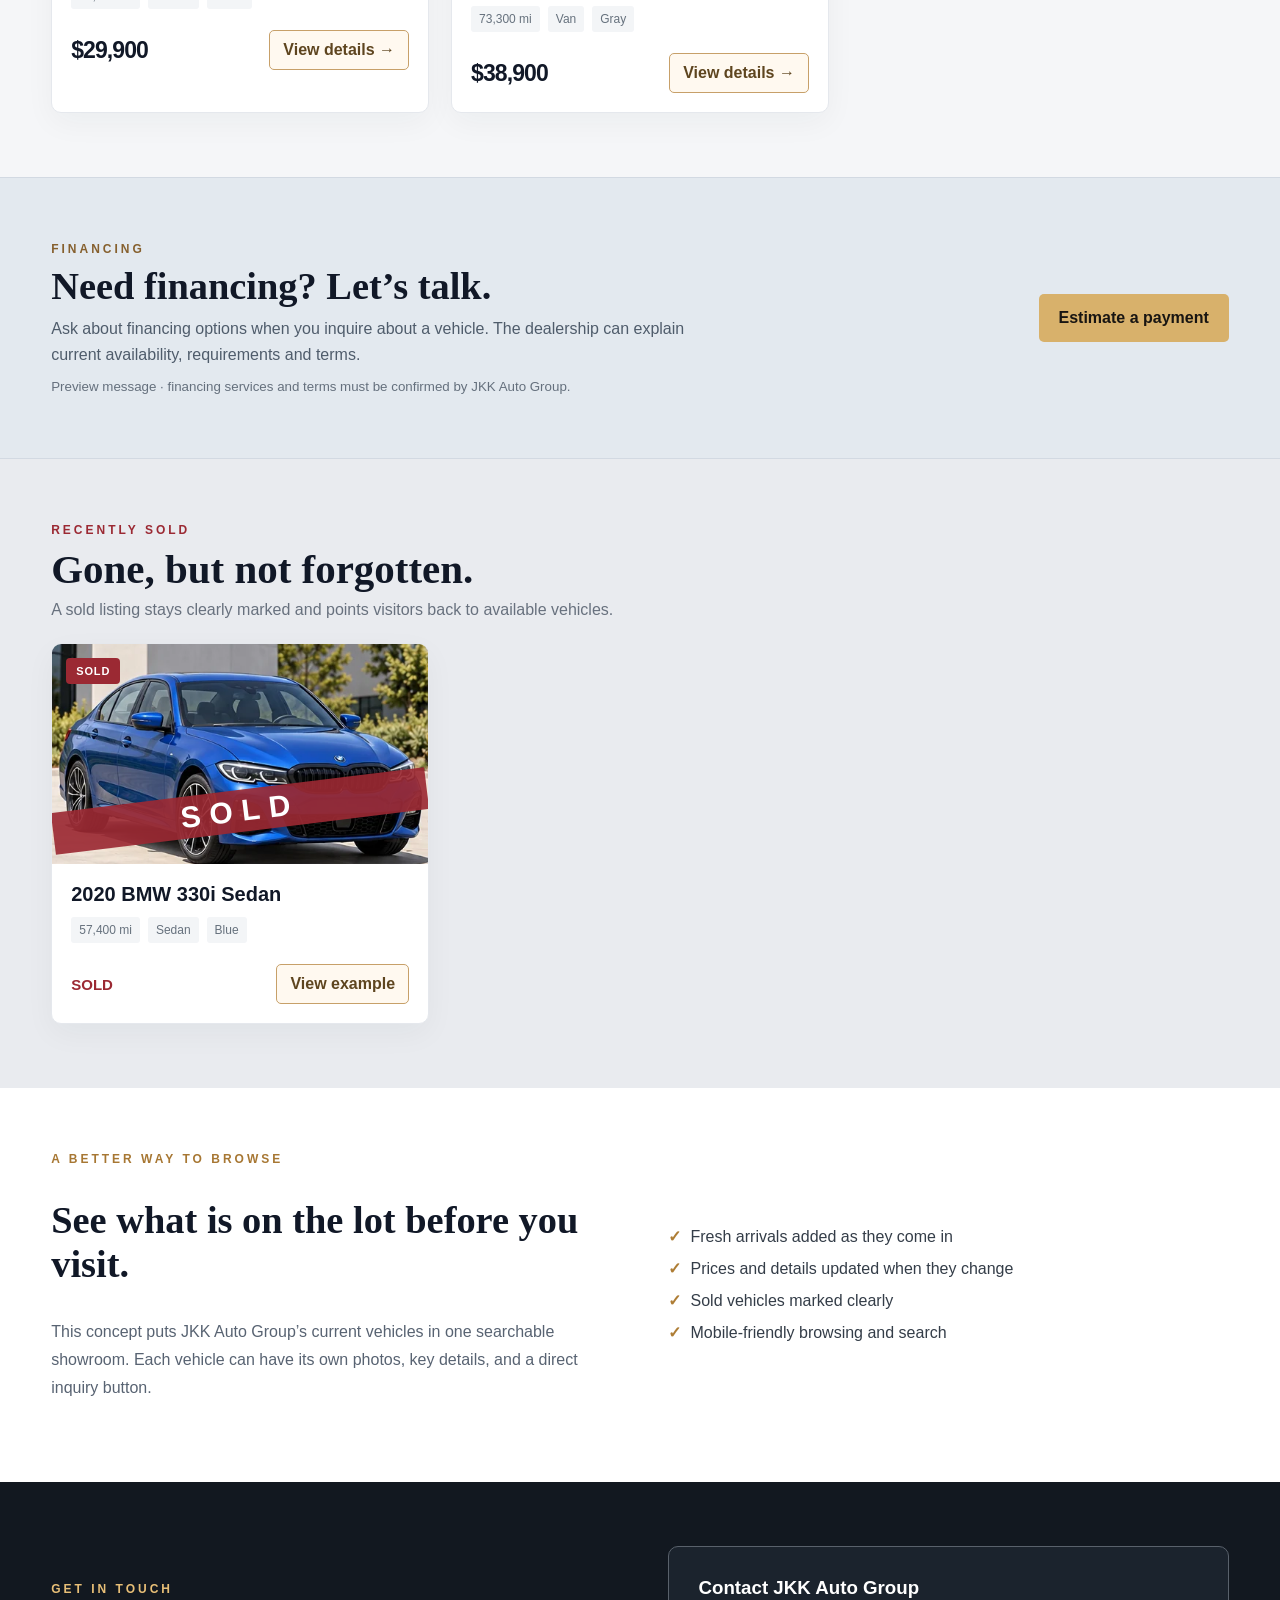
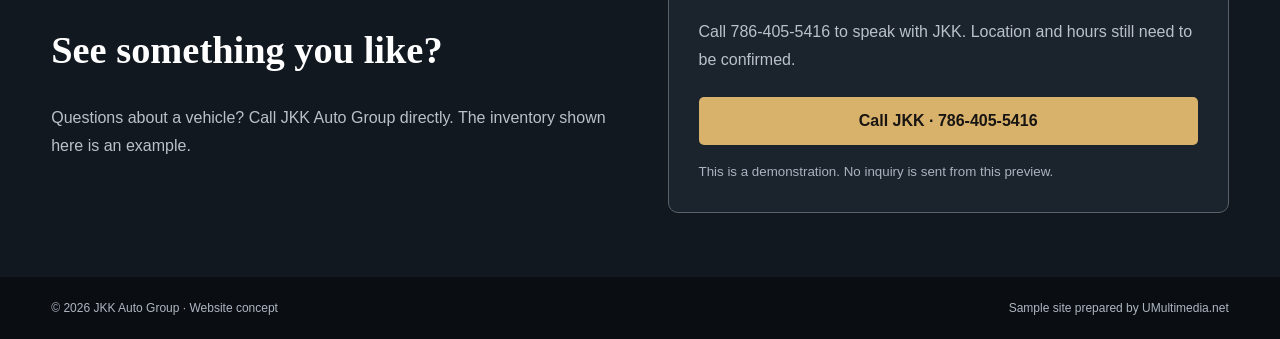
==== commit 3b4df1c0: "Add JKK phone and bilingual payment calculator" ====
--- a/jkk-motors/index.html
+++ b/jkk-motors/index.html
@@ -13,17 +13,19 @@
     .cardFoot a{border:1px solid #c7a069;background:#fff9f0;color:#5e451f;border-radius:5px;padding:10px 13px;font-weight:800;white-space:nowrap}.cardFoot a:hover,.cardFoot a:focus-visible{background:#f1dcbb}.photo{background-image:none!important;background-size:cover!important;background-position:center!important}.finance{background:#e3e9ef;border-block:1px solid #d2d9e2}.finance .wrap{display:flex;align-items:center;justify-content:space-between;gap:30px}.finance h2{font:700 clamp(28px,3vw,40px) Georgia,serif;margin:8px 0}.finance p{line-height:1.6;color:#4f5c6b;max-width:680px;margin:0}.finance .button{flex-shrink:0}.finance small{display:block;margin-top:12px;color:#65707d}
     @media(max-width:900px){.heroInner{grid-template-columns:1fr 270px;gap:20px}.filters{grid-template-columns:repeat(3,1fr)}.filters input{grid-column:span 2}.grid{grid-template-columns:repeat(2,1fr)}}@media(max-width:650px){.nav{min-height:73px}.identity img{width:52px;height:52px}.identity strong{font-size:15px}.navlinks a:not(.pill){display:none}.navlinks .pill{display:none}.langToggle{padding:9px 11px}.heroInner{grid-template-columns:1fr;min-height:0;padding:60px 0 45px}.heroMark{display:none}.filters{grid-template-columns:1fr 1fr}.filters input{grid-column:span 2}.filters button{min-height:44px}.grid,.soldSection .grid,.split{grid-template-columns:1fr}.section{padding:48px 0}.sectionHead{display:block}.photo{height:230px}.finance .wrap{display:block}.finance .button{margin-top:20px}.footer .wrap{display:block}.footer span{display:block;margin:5px 0}}
   </style>
+  <link rel="stylesheet" href="site-additions.css">
 </head>
 <body>
   <div class="demo" data-i18n="demo">PRIVATE WEBSITE CONCEPT · ALL VEHICLES, PHOTOS, PRICES AND SPECS ARE FICTIONAL EXAMPLES</div>
   <header class="header"><div class="wrap nav"><a class="identity" href="#top"><img src="assets/jkk-logo.jpeg" alt="JKK Auto Group logo" data-i18n-alt="logoAlt"><span><strong>JKK AUTO GROUP</strong><small data-i18n="dealership">DEALERSHIP</small></span></a><nav class="navlinks" aria-label="Main navigation" data-i18n-aria="nav"><a href="#inventory" data-i18n="navInventory">Inventory</a><a href="#about" data-i18n="navAbout">About</a><a href="#sold" data-i18n="navSold">Recently sold</a><a class="pill" href="#contact" data-i18n="navContact">Contact us</a><button class="langToggle" id="langToggle" type="button" aria-label="Ver en español">ESPAÑOL</button></nav></div></header>
+  <div class="quickStrip"><div class="wrap"><a id="calcLink" href="loan-calculator.html" data-i18n="calcStrip">Payment calculator</a><a href="tel:+17864055416" data-i18n="callStrip">Call JKK · 786-405-5416</a></div></div>
   <main id="top">
     <section class="hero"><div class="wrap heroInner"><div><div class="eyebrow" data-i18n="heroEyebrow">WELCOME TO JKK AUTO GROUP</div><h1 data-i18n="heroTitle">Your next vehicle<br>starts here.</h1><p data-i18n="heroCopy">Browse trucks, vans and cars in one easy place. Find something you like and reach out to our team for availability and details.</p><div class="heroActions"><a class="button" href="#inventory" data-i18n="heroBrowse">Explore inventory →</a><a class="button ghost" href="#contact" data-i18n="heroAsk">Ask about a vehicle</a></div><p class="heroNote" data-i18n="heroNote">Preview concept · actual dealership inventory and contact information to be supplied.</p></div><img class="heroMark" src="assets/jkk-logo.jpeg" alt="JKK Auto Group's existing circular dealership logo" data-i18n-alt="heroLogoAlt"></div></section>
     <section class="section" id="inventory"><div class="wrap"><div class="sectionHead"><div><div class="eyebrow" style="color:#a77733" data-i18n="lotEyebrow">THE LOT</div><h2 data-i18n="inventoryTitle">Available inventory</h2><p data-i18n="inventoryCopy">Search or narrow down the vehicles shown in this concept.</p></div><div class="count" id="count"></div></div><div class="filters" role="search" aria-label="Vehicle filters" data-i18n-aria="filters"><label class="sr" for="query" data-i18n="searchLabel">Search vehicles</label><input id="query" type="search" placeholder="Search make, model, or keyword…"><label class="sr" for="make" data-i18n="makeLabel">Make</label><select id="make"><option value="" data-i18n="allMakes">All makes</option></select><label class="sr" for="type" data-i18n="typeLabel">Vehicle type</label><select id="type"><option value="" data-i18n="allTypes">All types</option><option value="Truck" data-i18n="truck">Truck</option><option value="Van" data-i18n="van">Van</option><option value="Sedan" data-i18n="sedan">Sedan</option></select><label class="sr" for="maxPrice" data-i18n="maxPriceLabel">Maximum price</label><select id="maxPrice"><option value="" data-i18n="anyPrice">Any price</option><option value="20000" data-i18n="under20">Under $20,000</option><option value="30000" data-i18n="under30">Under $30,000</option><option value="40000" data-i18n="under40">Under $40,000</option></select><label class="sr" for="sort" data-i18n="sortLabel">Sort vehicles</label><select id="sort"><option value="newest" data-i18n="newest">Newest year</option><option value="priceLow" data-i18n="priceLow">Price: low to high</option><option value="priceHigh" data-i18n="priceHigh">Price: high to low</option></select><button id="clear" type="button" data-i18n="clear">Clear</button></div><div class="grid" id="inventoryGrid"></div><div class="empty" id="empty" hidden data-i18n="empty">No vehicles match those filters. Try clearing your search.</div></div></section>
-    <section class="section finance" id="financing"><div class="wrap"><div><div class="eyebrow" style="color:#86602e" data-i18n="financeEyebrow">FINANCING</div><h2 data-i18n="financeTitle">Need financing? Let's talk.</h2><p data-i18n="financeCopy">Ask about financing options when you inquire about a vehicle. The dealership can explain current availability, requirements and terms.</p><small data-i18n="financeNote">Preview message · financing services and terms must be confirmed by JKK Auto Group.</small></div><a class="button" href="#contact" data-i18n="financeAction">Ask about financing</a></div></section>
+    <section class="section finance" id="financing"><div class="wrap"><div><div class="eyebrow" style="color:#86602e" data-i18n="financeEyebrow">FINANCING</div><h2 data-i18n="financeTitle">Need financing? Let's talk.</h2><p data-i18n="financeCopy">Ask about financing options when you inquire about a vehicle. The dealership can explain current availability, requirements and terms.</p><small data-i18n="financeNote">Preview message · financing services and terms must be confirmed by JKK Auto Group.</small></div><a class="button" id="financeCalc" href="loan-calculator.html" data-i18n="financeAction">Ask about financing</a></div></section>
     <section class="section soldSection" id="sold"><div class="wrap"><div class="sectionHead"><div><div class="eyebrow" style="color:#9b2933" data-i18n="soldEyebrow">RECENTLY SOLD</div><h2 data-i18n="soldTitle">Gone, but not forgotten.</h2><p data-i18n="soldCopy">A sold listing stays clearly marked and points visitors back to available vehicles.</p></div></div><div class="grid" id="soldGrid"></div></div></section>
     <section class="section about" id="about"><div class="wrap split"><div><div class="eyebrow" style="color:#a77733" data-i18n="aboutEyebrow">A BETTER WAY TO BROWSE</div><h2 data-i18n="aboutTitle">See what is on the lot before you visit.</h2><p data-i18n="aboutCopy">This concept puts JKK Auto Group’s current vehicles in one searchable showroom. Each vehicle can have its own photos, key details, and a direct inquiry button.</p></div><ul class="check"><li data-i18n="aboutOne">Fresh arrivals added as they come in</li><li data-i18n="aboutTwo">Prices and details updated when they change</li><li data-i18n="aboutThree">Sold vehicles marked clearly</li><li data-i18n="aboutFour">Mobile-friendly browsing and search</li></ul></div></section>
-    <section class="section contact" id="contact"><div class="wrap split"><div><div class="eyebrow" data-i18n="contactEyebrow">GET IN TOUCH</div><h2 data-i18n="contactTitle">See something you like?</h2><p data-i18n="contactCopy">In the finished website, customers could call, message the dealership on WhatsApp, or request a test drive directly from a vehicle page.</p></div><div class="contactPanel"><h3 data-i18n="contactPanelTitle">Contact JKK Auto Group</h3><p data-i18n="contactPanelCopy">Interested in a vehicle? Contact options will be connected after JKK confirms its business phone, location and hours.</p><a class="button" href="#inventory" data-i18n="contactBrowse">Browse available vehicles</a><small data-i18n="contactDemo">This is a demonstration. No inquiry is sent from this preview.</small></div></div></section>
+    <section class="section contact" id="contact"><div class="wrap split"><div><div class="eyebrow" data-i18n="contactEyebrow">GET IN TOUCH</div><h2 data-i18n="contactTitle">See something you like?</h2><p data-i18n="contactCopy">In the finished website, customers could call, message the dealership on WhatsApp, or request a test drive directly from a vehicle page.</p></div><div class="contactPanel"><h3 data-i18n="contactPanelTitle">Contact JKK Auto Group</h3><p data-i18n="contactPanelCopy">Interested in a vehicle? Contact options will be connected after JKK confirms its business phone, location and hours.</p><a class="button" href="tel:+17864055416" data-i18n="contactCall">Call JKK · 786-405-5416</a><small data-i18n="contactDemo">This is a demonstration. No inquiry is sent from this preview.</small></div></div></section>
   </main>
   <footer class="footer"><div class="wrap"><span data-i18n="footerOne">© 2026 JKK Auto Group · Website concept</span><span><span data-i18n="footerTwo">Sample site prepared by </span><a href="https://umultimedia.net/">UMultimedia.net</a></span></div></footer>
   <script>
@@ -37,15 +39,15 @@
     ];
     const $=id=>document.getElementById(id), money=n=>'$'+n.toLocaleString('en-US');
     const translations={
-      en:{demo:'PRIVATE WEBSITE CONCEPT · ALL VEHICLES, PHOTOS, PRICES AND SPECS ARE FICTIONAL EXAMPLES',dealership:'DEALERSHIP',logoAlt:'JKK Auto Group logo',heroLogoAlt:'JKK Auto Group’s existing circular dealership logo',navInventory:'Inventory',navAbout:'About',navSold:'Recently sold',navContact:'Contact us',nav:'Main navigation',filters:'Vehicle filters',close:'Close details',heroEyebrow:'WELCOME TO JKK AUTO GROUP',heroTitle:'Your next vehicle<br>starts here.',heroCopy:'Browse trucks, vans and cars in one easy place. Find something you like and reach out to our team for availability and details.',heroBrowse:'Explore inventory →',heroAsk:'Ask about a vehicle',heroNote:'Preview concept · actual dealership inventory and contact information to be supplied.',lotEyebrow:'THE LOT',inventoryTitle:'Available inventory',inventoryCopy:'Search or narrow down the vehicles shown in this concept.',searchLabel:'Search vehicles',searchPlaceholder:'Search make, model, or keyword…',makeLabel:'Make',allMakes:'All makes',typeLabel:'Vehicle type',allTypes:'All types',truck:'Truck',van:'Van',sedan:'Sedan',maxPriceLabel:'Maximum price',anyPrice:'Any price',under20:'Under $20,000',under30:'Under $30,000',under40:'Under $40,000',sortLabel:'Sort vehicles',newest:'Newest year',priceLow:'Price: low to high',priceHigh:'Price: high to low',clear:'Clear',empty:'No vehicles match those filters. Try clearing your search.',soldEyebrow:'RECENTLY SOLD',soldTitle:'Gone, but not forgotten.',soldCopy:'A sold listing stays clearly marked and points visitors back to available vehicles.',aboutEyebrow:'A BETTER WAY TO BROWSE',aboutTitle:'See what is on the lot before you visit.',aboutCopy:'This concept puts JKK Auto Group’s current vehicles in one searchable showroom. Each vehicle can have its own photos, key details, and a direct inquiry button.',aboutOne:'Fresh arrivals added as they come in',aboutTwo:'Prices and details updated when they change',aboutThree:'Sold vehicles marked clearly',aboutFour:'Mobile-friendly browsing and search',contactEyebrow:'GET IN TOUCH',contactTitle:'See something you like?',contactCopy:'In the finished website, customers could call, message the dealership on WhatsApp, or request a test drive directly from a vehicle page.',contactPanelTitle:'Contact JKK Auto Group',contactPanelCopy:'Interested in a vehicle? Contact options will be connected after JKK confirms its business phone, location and hours.',contactBrowse:'Browse available vehicles',contactDemo:'This is a demonstration. No inquiry is sent from this preview.',footerOne:'© 2026 JKK Auto Group · Website concept',footerTwo:'Sample site prepared by ',modalAction:'See available vehicles',modalNotice:'Sample listing only. Confirm details with the dealership.',sample:'SAMPLE VEHICLE',sold:'SOLD',view:'View details →',viewSold:'View example',financeEyebrow:'FINANCING',financeTitle:'Need financing? Let’s talk.',financeCopy:'Ask about financing options when you inquire about a vehicle. The dealership can explain current availability, requirements and terms.',financeNote:'Preview message · financing services and terms must be confirmed by JKK Auto Group.',financeAction:'Ask about financing',count:n=>`${n} sample vehicle${n===1?'':'s'}`,miles:n=>`${n.toLocaleString('en-US')} mi`,soldModal:'This example vehicle has sold. Browse the available selection or ask the dealership to find a similar one.',availableModal:'This is a fictional sample listing. A live listing would show actual photos, verified specifications, price, and a direct way to contact the dealership.',photo:c=>`Illustrative image of a ${c.color} ${c.make} ${c.model}`,typeNames:{Truck:'Truck',Van:'Van',Sedan:'Sedan'},colors:{Silver:'Silver',White:'White',Gray:'Gray',Black:'Black',Blue:'Blue'}},
-      es:{demo:'CONCEPTO DE SITIO WEB · TODOS LOS VEHÍCULOS, FOTOS, PRECIOS Y DATOS SON EJEMPLOS FICTICIOS',dealership:'CONCESIONARIO',logoAlt:'Logotipo de JKK Auto Group',heroLogoAlt:'Logotipo circular actual de JKK Auto Group',navInventory:'Inventario',navAbout:'Nosotros',navSold:'Vendidos',navContact:'Contáctanos',nav:'Navegación principal',filters:'Filtros de vehículos',close:'Cerrar detalles',heroEyebrow:'BIENVENIDO A JKK AUTO GROUP',heroTitle:'Tu próximo vehículo<br>empieza aquí.',heroCopy:'Explora camionetas, vans y autos en un solo lugar. Si encuentras algo que te guste, comunícate con nuestro equipo para consultar disponibilidad y detalles.',heroBrowse:'Ver inventario →',heroAsk:'Pregunta por un vehículo',heroNote:'Concepto de muestra · faltan el inventario real y los datos de contacto del concesionario.',lotEyebrow:'INVENTARIO',inventoryTitle:'Vehículos disponibles',inventoryCopy:'Busca o filtra los vehículos de esta demostración.',searchLabel:'Buscar vehículos',searchPlaceholder:'Busca por marca, modelo o palabra clave…',makeLabel:'Marca',allMakes:'Todas las marcas',typeLabel:'Tipo de vehículo',allTypes:'Todos los tipos',truck:'Camioneta',van:'Van',sedan:'Sedán',maxPriceLabel:'Precio máximo',anyPrice:'Cualquier precio',under20:'Menos de $20,000',under30:'Menos de $30,000',under40:'Menos de $40,000',sortLabel:'Ordenar vehículos',newest:'Año más reciente',priceLow:'Precio: menor a mayor',priceHigh:'Precio: mayor a menor',clear:'Borrar filtros',empty:'Ningún vehículo coincide con esos filtros. Prueba borrando la búsqueda.',soldEyebrow:'VENDIDOS RECIENTEMENTE',soldTitle:'Ya se vendieron, pero dejaron huella.',soldCopy:'Los vehículos vendidos se marcan claramente y enlazan al inventario disponible.',aboutEyebrow:'UNA MEJOR FORMA DE BUSCAR',aboutTitle:'Mira el inventario antes de visitar.',aboutCopy:'Este concepto reúne los vehículos de JKK Auto Group en una sala de exhibición fácil de explorar. Cada vehículo puede tener fotos, detalles importantes y una forma directa de consultar.',aboutOne:'Nuevas unidades agregadas al llegar',aboutTwo:'Precios y detalles actualizados cuando cambian',aboutThree:'Vehículos vendidos claramente identificados',aboutFour:'Búsqueda fácil desde el celular',contactEyebrow:'COMUNÍCATE CON NOSOTROS',contactTitle:'¿Viste algo que te gusta?',contactCopy:'En el sitio final, los clientes podrán llamar, escribir por WhatsApp o pedir una prueba de manejo desde la página de cada vehículo.',contactPanelTitle:'Contacta a JKK Auto Group',contactPanelCopy:'¿Te interesa un vehículo? Las opciones de contacto se conectarán cuando JKK confirme su teléfono comercial, dirección y horario.',contactBrowse:'Ver vehículos disponibles',contactDemo:'Esta es una demostración. No se envían consultas desde esta página.',footerOne:'© 2026 JKK Auto Group · Concepto de sitio web',footerTwo:'Sitio de muestra preparado por ',modalAction:'Ver vehículos disponibles',modalNotice:'Vehículo de muestra. Confirma los detalles con el concesionario.',sample:'VEHÍCULO DE MUESTRA',sold:'VENDIDO',view:'Ver detalles →',viewSold:'Ver ejemplo',financeEyebrow:'FINANCIAMIENTO',financeTitle:'¿Necesitas financiamiento? Hablemos.',financeCopy:'Pregunta por opciones de financiamiento al consultar un vehículo. El concesionario podrá explicar disponibilidad, requisitos y términos vigentes.',financeNote:'Texto de muestra · JKK Auto Group debe confirmar el servicio y los términos de financiamiento.',financeAction:'Preguntar por financiamiento',count:n=>`${n} vehículo${n===1?'':'s'} de muestra`,miles:n=>`${n.toLocaleString('es-US')} millas`,soldModal:'Este vehículo de muestra ya se vendió. Explora las opciones disponibles o pide al concesionario que encuentre uno similar.',availableModal:'Este es un anuncio ficticio de muestra. Un anuncio real incluiría fotos auténticas, datos verificados, precio y una forma directa de contactar al concesionario.',photo:c=>`Imagen ilustrativa de un ${c.make} ${c.model} de color ${translations.es.colors[c.color]}`,typeNames:{Truck:'Camioneta',Van:'Van',Sedan:'Sedán'},colors:{Silver:'plateado',White:'blanco',Gray:'gris',Black:'negro',Blue:'azul'}}
+      en:{demo:'PRIVATE WEBSITE CONCEPT · ALL VEHICLES, PHOTOS, PRICES AND SPECS ARE FICTIONAL EXAMPLES',dealership:'DEALERSHIP',logoAlt:'JKK Auto Group logo',heroLogoAlt:'JKK Auto Group’s existing circular dealership logo',navInventory:'Inventory',navAbout:'About',navSold:'Recently sold',navContact:'Contact us',nav:'Main navigation',filters:'Vehicle filters',close:'Close details',heroEyebrow:'WELCOME TO JKK AUTO GROUP',heroTitle:'Your next vehicle<br>starts here.',heroCopy:'Browse trucks, vans and cars in one easy place. Find something you like and reach out to our team for availability and details.',heroBrowse:'Explore inventory →',heroAsk:'Ask about a vehicle',heroNote:'Preview concept · actual dealership inventory, location and hours to be supplied.',lotEyebrow:'THE LOT',inventoryTitle:'Available inventory',inventoryCopy:'Search or narrow down the vehicles shown in this concept.',searchLabel:'Search vehicles',searchPlaceholder:'Search make, model, or keyword…',makeLabel:'Make',allMakes:'All makes',typeLabel:'Vehicle type',allTypes:'All types',truck:'Truck',van:'Van',sedan:'Sedan',maxPriceLabel:'Maximum price',anyPrice:'Any price',under20:'Under $20,000',under30:'Under $30,000',under40:'Under $40,000',sortLabel:'Sort vehicles',newest:'Newest year',priceLow:'Price: low to high',priceHigh:'Price: high to low',clear:'Clear',empty:'No vehicles match those filters. Try clearing your search.',soldEyebrow:'RECENTLY SOLD',soldTitle:'Gone, but not forgotten.',soldCopy:'A sold listing stays clearly marked and points visitors back to available vehicles.',aboutEyebrow:'A BETTER WAY TO BROWSE',aboutTitle:'See what is on the lot before you visit.',aboutCopy:'This concept puts JKK Auto Group’s current vehicles in one searchable showroom. Each vehicle can have its own photos, key details, and a direct inquiry button.',aboutOne:'Fresh arrivals added as they come in',aboutTwo:'Prices and details updated when they change',aboutThree:'Sold vehicles marked clearly',aboutFour:'Mobile-friendly browsing and search',contactEyebrow:'GET IN TOUCH',contactTitle:'See something you like?',contactCopy:'Questions about a vehicle? Call JKK Auto Group directly. The inventory shown here is an example.',contactPanelTitle:'Contact JKK Auto Group',contactPanelCopy:'Call 786-405-5416 to speak with JKK. Location and hours still need to be confirmed.',contactBrowse:'Browse available vehicles',contactDemo:'This is a demonstration. No inquiry is sent from this preview.',footerOne:'© 2026 JKK Auto Group · Website concept',footerTwo:'Sample site prepared by ',modalAction:'See available vehicles',modalNotice:'Sample listing only. Confirm details with the dealership.',sample:'SAMPLE VEHICLE',sold:'SOLD',view:'View details →',viewSold:'View example',financeEyebrow:'FINANCING',financeTitle:'Need financing? Let’s talk.',financeCopy:'Ask about financing options when you inquire about a vehicle. The dealership can explain current availability, requirements and terms.',financeNote:'Preview message · financing services and terms must be confirmed by JKK Auto Group.',financeAction:'Estimate a payment',calcStrip:'Payment calculator',callStrip:'Call JKK · 786-405-5416',contactCall:'Call JKK · 786-405-5416',count:n=>`${n} sample vehicle${n===1?'':'s'}`,miles:n=>`${n.toLocaleString('en-US')} mi`,soldModal:'This example vehicle has sold. Browse the available selection or ask the dealership to find a similar one.',availableModal:'This is a fictional sample listing. A live listing would show actual photos, verified specifications, price, and a direct way to contact the dealership.',photo:c=>`Illustrative image of a ${c.color} ${c.make} ${c.model}`,typeNames:{Truck:'Truck',Van:'Van',Sedan:'Sedan'},colors:{Silver:'Silver',White:'White',Gray:'Gray',Black:'Black',Blue:'Blue'}},
+      es:{demo:'CONCEPTO DE SITIO WEB · TODOS LOS VEHÍCULOS, FOTOS, PRECIOS Y DATOS SON EJEMPLOS FICTICIOS',dealership:'CONCESIONARIO',logoAlt:'Logotipo de JKK Auto Group',heroLogoAlt:'Logotipo circular actual de JKK Auto Group',navInventory:'Inventario',navAbout:'Nosotros',navSold:'Vendidos',navContact:'Contáctanos',nav:'Navegación principal',filters:'Filtros de vehículos',close:'Cerrar detalles',heroEyebrow:'BIENVENIDO A JKK AUTO GROUP',heroTitle:'Tu próximo vehículo<br>empieza aquí.',heroCopy:'Explora camionetas, vans y autos en un solo lugar. Si encuentras algo que te guste, comunícate con nuestro equipo para consultar disponibilidad y detalles.',heroBrowse:'Ver inventario →',heroAsk:'Pregunta por un vehículo',heroNote:'Concepto de muestra · faltan el inventario real, la dirección y el horario del concesionario.',lotEyebrow:'INVENTARIO',inventoryTitle:'Vehículos disponibles',inventoryCopy:'Busca o filtra los vehículos de esta demostración.',searchLabel:'Buscar vehículos',searchPlaceholder:'Busca por marca, modelo o palabra clave…',makeLabel:'Marca',allMakes:'Todas las marcas',typeLabel:'Tipo de vehículo',allTypes:'Todos los tipos',truck:'Camioneta',van:'Van',sedan:'Sedán',maxPriceLabel:'Precio máximo',anyPrice:'Cualquier precio',under20:'Menos de $20,000',under30:'Menos de $30,000',under40:'Menos de $40,000',sortLabel:'Ordenar vehículos',newest:'Año más reciente',priceLow:'Precio: menor a mayor',priceHigh:'Precio: mayor a menor',clear:'Borrar filtros',empty:'Ningún vehículo coincide con esos filtros. Prueba borrando la búsqueda.',soldEyebrow:'VENDIDOS RECIENTEMENTE',soldTitle:'Ya se vendieron, pero dejaron huella.',soldCopy:'Los vehículos vendidos se marcan claramente y enlazan al inventario disponible.',aboutEyebrow:'UNA MEJOR FORMA DE BUSCAR',aboutTitle:'Mira el inventario antes de visitar.',aboutCopy:'Este concepto reúne los vehículos de JKK Auto Group en una sala de exhibición fácil de explorar. Cada vehículo puede tener fotos, detalles importantes y una forma directa de consultar.',aboutOne:'Nuevas unidades agregadas al llegar',aboutTwo:'Precios y detalles actualizados cuando cambian',aboutThree:'Vehículos vendidos claramente identificados',aboutFour:'Búsqueda fácil desde el celular',contactEyebrow:'COMUNÍCATE CON NOSOTROS',contactTitle:'¿Viste algo que te gusta?',contactCopy:'¿Tienes preguntas sobre un vehículo? Llama directamente a JKK Auto Group. Este inventario es un ejemplo.',contactPanelTitle:'Contacta a JKK Auto Group',contactPanelCopy:'Llama al 786-405-5416 para hablar con JKK. Todavía falta confirmar la dirección y el horario.',contactBrowse:'Ver vehículos disponibles',contactDemo:'Esta es una demostración. No se envían consultas desde esta página.',footerOne:'© 2026 JKK Auto Group · Concepto de sitio web',footerTwo:'Sitio de muestra preparado por ',modalAction:'Ver vehículos disponibles',modalNotice:'Vehículo de muestra. Confirma los detalles con el concesionario.',sample:'VEHÍCULO DE MUESTRA',sold:'VENDIDO',view:'Ver detalles →',viewSold:'Ver ejemplo',financeEyebrow:'FINANCIAMIENTO',financeTitle:'¿Necesitas financiamiento? Hablemos.',financeCopy:'Pregunta por opciones de financiamiento al consultar un vehículo. El concesionario podrá explicar disponibilidad, requisitos y términos vigentes.',financeNote:'Texto de muestra · JKK Auto Group debe confirmar el servicio y los términos de financiamiento.',financeAction:'Calcular un pago',calcStrip:'Calculadora de pagos',callStrip:'Llama a JKK · 786-405-5416',contactCall:'Llama a JKK · 786-405-5416',count:n=>`${n} vehículo${n===1?'':'s'} de muestra`,miles:n=>`${n.toLocaleString('es-US')} millas`,soldModal:'Este vehículo de muestra ya se vendió. Explora las opciones disponibles o pide al concesionario que encuentre uno similar.',availableModal:'Este es un anuncio ficticio de muestra. Un anuncio real incluiría fotos auténticas, datos verificados, precio y una forma directa de contactar al concesionario.',photo:c=>`Imagen ilustrativa de un ${c.make} ${c.model} de color ${translations.es.colors[c.color]}`,typeNames:{Truck:'Camioneta',Van:'Van',Sedan:'Sedán'},colors:{Silver:'plateado',White:'blanco',Gray:'gris',Black:'negro',Blue:'azul'}}
     };
     let lang='en';const t=()=>translations[lang];
     const make=$('make');[...new Set(cars.map(c=>c.make))].sort().forEach(m=>make.add(new Option(m,m)));
     function specs(c){return `<span>${t().miles(c.miles)}</span><span>${t().typeNames[c.type]}</span><span>${t().colors[c.color]}</span>`}
     function card(c){const href=`vehicles/${c.slug}.html${lang==='es'?'?lang=es':''}`;return `<article class="card"><a href="${href}" aria-label="${t().view} ${c.year} ${c.make} ${c.model}"><div class="photo" style="background-image:url('assets/vehicles/${c.slug}-front.webp')!important" data-sold-label="${t().sold}" role="img" aria-label="${t().photo(c)}"><span class="tag ${c.status==='sold'?'sold':''}">${c.status==='sold'?t().sold:t().sample}</span></div></a><div class="cardBody"><h3>${c.year} ${c.make} ${c.model}</h3><div class="specs">${specs(c)}</div><div class="cardFoot"><strong class="price ${c.status==='sold'?'sold':''}">${c.status==='sold'?t().sold:money(c.price)}</strong><a href="${href}">${c.status==='sold'?t().viewSold:t().view}</a></div></div></article>`}
     function render(){const q=$('query').value.trim().toLocaleLowerCase(),m=make.value,type=$('type').value,p=Number($('maxPrice').value),sort=$('sort').value;let visible=cars.filter(c=>c.status==='available'&&(!q||`${c.year} ${c.make} ${c.model} ${c.type} ${c.color} ${t().typeNames[c.type]} ${t().colors[c.color]}`.toLocaleLowerCase().includes(q))&&(!m||c.make===m)&&(!type||c.type===type)&&(!p||c.price<=p));visible.sort((a,b)=>sort==='priceLow'?a.price-b.price:sort==='priceHigh'?b.price-a.price:b.year-a.year);$('inventoryGrid').innerHTML=visible.map(card).join('');$('soldGrid').innerHTML=cars.filter(c=>c.status==='sold').map(card).join('');$('count').textContent=t().count(visible.length);$('empty').hidden=!!visible.length}
-    function setLanguage(next){lang=next;document.documentElement.lang=lang;document.title=lang==='es'?'JKK Auto Group | Vista previa del inventario':'JKK Auto Group | Inventory Preview';document.querySelector('meta[name="description"]').content=lang==='es'?'Vista previa del sitio web de inventario de JKK Auto Group.':'A private concept preview for JKK Auto Group\'s vehicle inventory website.';document.querySelectorAll('[data-i18n]').forEach(el=>{const value=t()[el.dataset.i18n];if(el.dataset.i18n==='heroTitle')el.innerHTML=value;else el.textContent=value});document.querySelectorAll('[data-i18n-aria]').forEach(el=>el.setAttribute('aria-label',t()[el.dataset.i18nAria]));document.querySelectorAll('[data-i18n-alt]').forEach(el=>el.alt=t()[el.dataset.i18nAlt]);$('query').placeholder=t().searchPlaceholder;$('langToggle').textContent=lang==='es'?'ENGLISH':'ESPAÑOL';$('langToggle').setAttribute('aria-label',lang==='es'?'View in English':'Ver en español');render();}
+    function setLanguage(next){lang=next;document.documentElement.lang=lang;document.title=lang==='es'?'JKK Auto Group | Vista previa del inventario':'JKK Auto Group | Inventory Preview';document.querySelector('meta[name="description"]').content=lang==='es'?'Vista previa del sitio web de inventario de JKK Auto Group.':'A private concept preview for JKK Auto Group\'s vehicle inventory website.';document.querySelectorAll('[data-i18n]').forEach(el=>{const value=t()[el.dataset.i18n];if(el.dataset.i18n==='heroTitle')el.innerHTML=value;else el.textContent=value});document.querySelectorAll('[data-i18n-aria]').forEach(el=>el.setAttribute('aria-label',t()[el.dataset.i18nAria]));document.querySelectorAll('[data-i18n-alt]').forEach(el=>el.alt=t()[el.dataset.i18nAlt]);$('query').placeholder=t().searchPlaceholder;$('langToggle').textContent=lang==='es'?'ENGLISH':'ESPAÑOL';$('langToggle').setAttribute('aria-label',lang==='es'?'View in English':'Ver en español');$('calcLink').href=`loan-calculator.html${lang==='es'?'?lang=es':''}`;$('financeCalc').href=$('calcLink').href;render();}
     ['query','make','type','maxPrice','sort'].forEach(id=>$(id).addEventListener(id==='query'?'input':'change',render));$('clear').addEventListener('click',()=>{['query','make','type','maxPrice'].forEach(id=>$(id).value='');$('sort').value='newest';render()});$('langToggle').addEventListener('click',()=>setLanguage(lang==='en'?'es':'en'));
     setLanguage(new URLSearchParams(location.search).get('lang')==='es'?'es':'en');
   </script>
--- a/jkk-motors/site-additions.css
+++ b/jkk-motors/site-additions.css
@@ -0,0 +1 @@
+.quickStrip{background:#222c38;color:#fff;border-bottom:1px solid #45515e}.quickStrip .wrap{display:flex;align-items:center;gap:12px;padding:10px 0}.quickStrip a{display:inline-flex;align-items:center;justify-content:center;min-height:39px;padding:8px 14px;border:1px solid #657182;border-radius:5px;font-weight:800;font-size:14px}.quickStrip a:first-child{background:#d8b16b;border-color:#d8b16b;color:#151515}.quickStrip a:hover,.quickStrip a:focus-visible{outline:2px solid #fff;outline-offset:2px}@media(max-width:650px){.quickStrip .wrap{justify-content:space-between;gap:7px}.quickStrip a{font-size:13px;padding:7px 10px;min-width:0;flex:1;text-align:center}}
